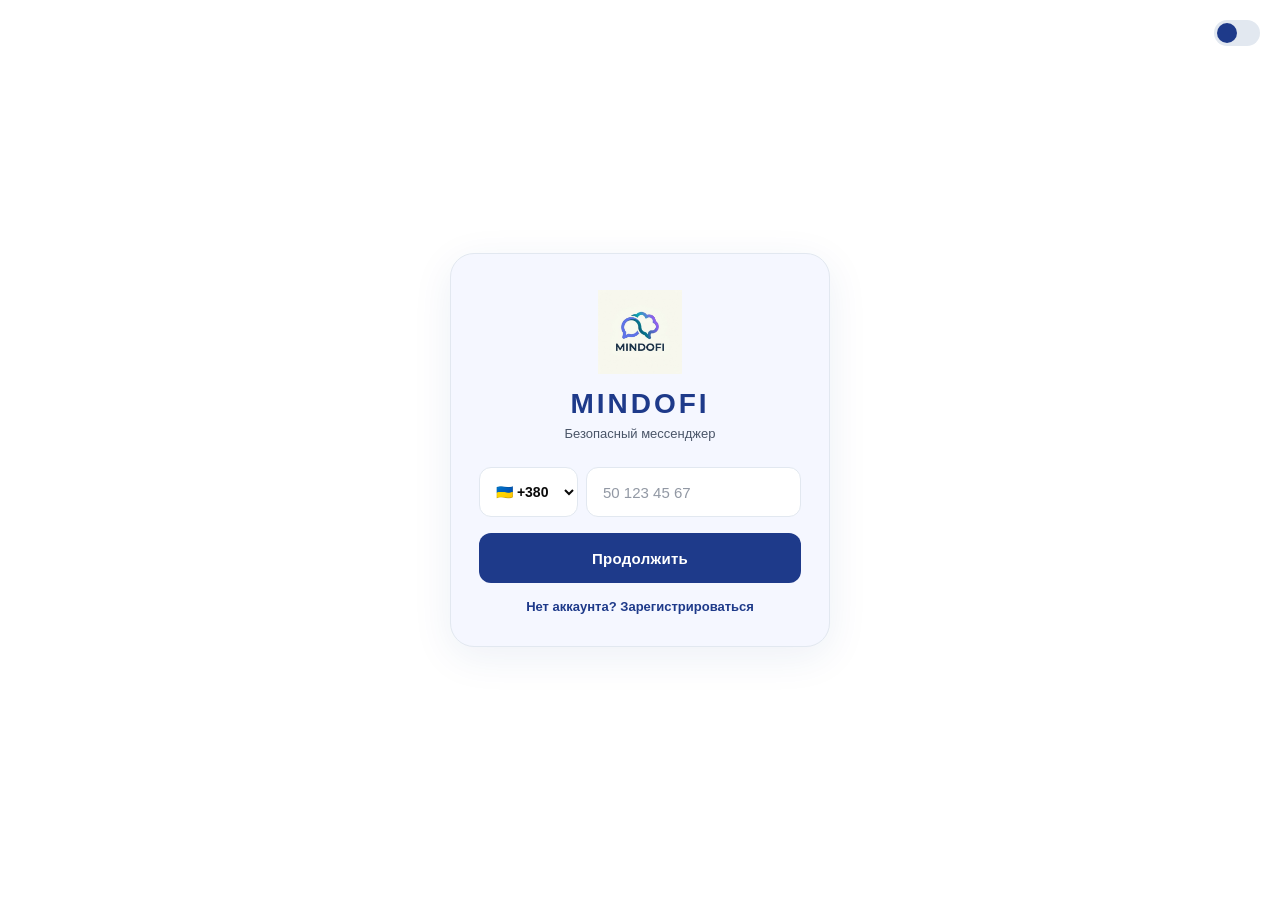
==== app.html @ 807ec5d7 "Update app.html" ====
<!DOCTYPE html>
<html lang="ru" data-theme="light">
<head>
  <meta charset="UTF-8">
  <meta name="viewport" content="width=device-width, initial-scale=1.0, user-scalable=no, viewport-fit=cover, interactive-widget=resizes-content">
  <title>MINDOFI</title>
  <link rel="icon" type="image/png" href="logo.png">
  <link rel="stylesheet" href="app.css?v=3">
</head>
<body>

<!-- ===== МОБИЛЬНЫЕ КНОПКИ (видны только на телефоне) ===== -->
<button class="mobile-menu-btn" onclick="toggleSidebar()" aria-label="Меню">
  <svg viewBox="0 0 24 24" fill="none" stroke="currentColor" stroke-width="2.5">
    <line x1="3" y1="6" x2="21" y2="6"/>
    <line x1="3" y1="12" x2="21" y2="12"/>
    <line x1="3" y1="18" x2="21" y2="18"/>
  </svg>
</button>

<button class="mobile-profile-btn" id="mobileProfileBtn" onclick="openSettingsModal()" aria-label="Профиль">
  <span id="mobileProfileAvatar">?</span>
</button>

<!-- ===== OVERLAY (затемнение) ===== -->
<div class="sidebar-overlay" id="sidebarOverlay" onclick="toggleSidebar()"></div>

<div id="app" class="app">

  <!-- ==================== САЙДБАР ==================== -->
  <aside class="sidebar" id="sidebar">
    <div class="sidebar-header">
      <img src="logo.png" alt="MINDOFI" class="sidebar-logo">
      <span class="sidebar-title">MINDOFI</span>
      <div class="sidebar-actions">
        <button class="icon-btn" title="Новый чат" onclick="openNewChat()">
          <svg viewBox="0 0 24 24" fill="none" stroke="currentColor" stroke-width="2.5">
            <line x1="12" y1="5" x2="12" y2="19"/>
            <line x1="5" y1="12" x2="19" y2="12"/>
          </svg>
        </button>
        <button class="icon-btn mobile-close-btn" onclick="toggleSidebar()" aria-label="Закрыть">
          <svg viewBox="0 0 24 24" fill="none" stroke="currentColor" stroke-width="2.5">
            <line x1="18" y1="6" x2="6" y2="18"/>
            <line x1="6" y1="6" x2="18" y2="18"/>
          </svg>
        </button>
        <button class="icon-btn desktop-only" title="Тема" onclick="toggleTheme()">
          <svg viewBox="0 0 24 24" fill="none" stroke="currentColor" stroke-width="2">
            <circle cx="12" cy="12" r="5"/>
            <path d="M12 1v2M12 21v2M4.22 4.22l1.42 1.42M18.36 18.36l1.42 1.42M1 12h2M21 12h2M4.22 19.78l1.42-1.42M18.36 5.64l1.42-1.42"/>
          </svg>
        </button>
      </div>
    </div>

    <div class="search-box">
      <svg viewBox="0 0 24 24" fill="none" stroke="currentColor" stroke-width="2">
        <circle cx="11" cy="11" r="8"/>
        <path d="m21 21-4.35-4.35"/>
      </svg>
      <input id="searchInput" placeholder="Поиск..." oninput="filterChats(this.value)">
    </div>

    <div class="tabs">
      <div class="tab active" data-tab="all" onclick="switchTab('all')">Все</div>
      <div class="tab" data-tab="groups" onclick="switchTab('groups')">Группы</div>
      <div class="tab" data-tab="channels" onclick="switchTab('channels')">Каналы</div>
    </div>

    <div class="chat-list" id="chatList"></div>

    <div class="sidebar-footer">
      <div class="me" onclick="openSettingsModal()">
        <div class="me-avatar" id="meAvatar">?</div>
        <div class="me-info">
          <div class="me-name" id="meName">—</div>
          <div class="me-status" id="meStatus">В сети</div>
        </div>
      </div>
      <button class="icon-btn" onclick="openSettingsModal()">
        <svg viewBox="0 0 24 24" fill="none" stroke="currentColor" stroke-width="2">
          <circle cx="12" cy="12" r="3"/>
          <path d="M19.4 15a1.65 1.65 0 00.33 1.82l.06.06a2 2 0 010 2.83 2 2 0 01-2.83 0l-.06-.06a1.65 1.65 0 00-1.82-.33 1.65 1.65 0 00-1 1.51V21a2 2 0 01-4 0v-.09A1.65 1.65 0 009 19.4a1.65 1.65 0 00-1.82.33l-.06.06a2 2 0 01-2.83-2.83l.06-.06A1.65 1.65 0 004.68 15a1.65 1.65 0 00-1.51-1H3a2 2 0 010-4h.09A1.65 1.65 0 004.6 9a1.65 1.65 0 00-.33-1.82l-.06-.06a2 2 0 012.83-2.83l.06.06A1.65 1.65 0 009 4.68a1.65 1.65 0 001-1.51V3a2 2 0 014 0v.09a1.65 1.65 0 001 1.51 1.65 1.65 0 001.82-.33l.06-.06a2 2 0 012.83 2.83l-.06.06A1.65 1.65 0 0019.4 9a1.65 1.65 0 001.51 1H21a2 2 0 010 4h-.09a1.65 1.65 0 00-1.51 1z"/>
        </svg>
      </button>
    </div>
  </aside>

  <!-- ==================== ОСНОВНАЯ ОБЛАСТЬ ==================== -->
  <main class="main" id="mainArea">

    <div class="empty-state" id="emptyState">
      <img src="logo.png" alt="MINDOFI" class="empty-logo">
      <div class="empty-title">MINDOFI</div>
      <div class="empty-text">Выберите чат слева или создайте новый</div>
    </div>

    <div class="chat" id="chatArea" style="display:none">
      <div class="chat-header">
        <button class="icon-btn mobile-back-btn" onclick="toggleSidebar()">
          <svg viewBox="0 0 24 24" fill="none" stroke="currentColor" stroke-width="2.5">
            <path d="M19 12H5M12 5l-7 7 7 7"/>
          </svg>
        </button>
        <div class="chat-avatar" id="chatAvatar" onclick="openProfile()">?</div>
        <div class="chat-info" onclick="openProfile()">
          <div class="chat-name" id="chatName">—</div>
          <div class="chat-status" id="chatStatus"></div>
        </div>
        <div class="chat-actions">
          <button class="icon-btn" title="Аудиозвонок" onclick="initCall('audio')">
            <svg viewBox="0 0 24 24" fill="none" stroke="currentColor" stroke-width="2">
              <path d="M22 16.92v3a2 2 0 01-2.18 2 19.79 19.79 0 01-8.63-3.07A19.5 19.5 0 013.07 9.81 19.79 19.79 0 01.4 1.13 2 2 0 012 0h3a2 2 0 012 1.72 12.84 12.84 0 00.7 2.81 2 2 0 01-.45 2.11L6.09 7.91a16 16 0 006 6z"/>
            </svg>
          </button>
          <button class="icon-btn" title="Видеозвонок" onclick="initCall('video')">
            <svg viewBox="0 0 24 24" fill="none" stroke="currentColor" stroke-width="2">
              <polygon points="23 7 16 12 23 17 23 7"/>
              <rect x="1" y="5" width="15" height="14" rx="2"/>
            </svg>
          </button>
        </div>
      </div>

      <div class="messages" id="messages"></div>

      <div class="input-bar">
        <button class="icon-btn" title="Прикрепить файл" onclick="document.getElementById('fileInput').click()">
          <svg viewBox="0 0 24 24" fill="none" stroke="currentColor" stroke-width="2">
            <path d="M21.44 11.05l-9.19 9.19a6 6 0 01-8.49-8.49l9.19-9.19a4 4 0 015.66 5.66l-9.2 9.19a2 2 0 01-2.83-2.83l8.49-8.48"/>
          </svg>
        </button>
        <input type="file" id="fileInput" style="display:none" onchange="onFilePick(this)">

        <button class="icon-btn voice-btn-mobile" title="Голосовое" id="voiceBtn">
          <svg viewBox="0 0 24 24" fill="none" stroke="currentColor" stroke-width="2">
            <path d="M12 1a3 3 0 00-3 3v8a3 3 0 006 0V4a3 3 0 00-3-3z"/>
            <path d="M19 10v2a7 7 0 01-14 0v-2"/>
            <line x1="12" y1="19" x2="12" y2="23"/>
            <line x1="8" y1="23" x2="16" y2="23"/>
          </svg>
        </button>

        <div class="input-wrapper">
          <textarea id="messageInput" rows="1" placeholder="Сообщение..."></textarea>
        </div>

        <button class="icon-btn send-btn" onclick="sendMessage()">
          <svg viewBox="0 0 24 24" fill="none" stroke="currentColor" stroke-width="2.5">
            <line x1="22" y1="2" x2="11" y2="13"/>
            <polygon points="22 2 15 22 11 13 2 9 22 2"/>
          </svg>
        </button>
      </div>
    </div>
  </main>
</div>

<!-- ==================== МОДАЛКА: НОВЫЙ ЧАТ ==================== -->
<div class="modal" id="newChatModal" style="display:none">
  <div class="modal-content">
    <div class="modal-header">
      <h3>Новый чат</h3>
      <button class="icon-btn" onclick="closeModal('newChatModal')">✕</button>
    </div>
    <input type="text" id="userSearchInput" placeholder="Введите @username..." oninput="searchUsers(this.value)">
    <div id="userSearchResults" class="search-results"></div>
  </div>
</div>

<!-- ==================== МОДАЛКА: ПРОФИЛЬ ==================== -->
<div class="modal" id="settingsModal" style="display:none">
  <div class="modal-content settings-modal-content">
    <div class="modal-header">
      <h3>Профиль</h3>
      <button class="icon-btn" onclick="closeModal('settingsModal')">✕</button>
    </div>

    <div class="settings-avatar-section">
      <div class="settings-avatar" id="settingsAvatar" onclick="document.getElementById('settingsAvatarInput').click()">
        <span>?</span>
        <div class="settings-avatar-overlay">
          <svg viewBox="0 0 24 24" fill="none" stroke="currentColor" stroke-width="2">
            <path d="M23 19a2 2 0 01-2 2H3a2 2 0 01-2-2V8a2 2 0 012-2h4l2-3h6l2 3h4a2 2 0 012 2z"/>
            <circle cx="12" cy="13" r="4"/>
          </svg>
        </div>
      </div>
      <input type="file" id="settingsAvatarInput" style="display:none" accept="image/*" onchange="onSettingsAvatarPick(this)">
      <div class="settings-hint">Нажмите, чтобы изменить фото</div>
    </div>

    <div class="settings-field">
      <label>Имя</label>
      <input type="text" id="settingsName" maxlength="40" placeholder="Ваше имя">
    </div>

    <div class="settings-field">
      <label>Username</label>
      <input type="text" id="settingsUsername" maxlength="30" placeholder="username">
    </div>

    <div class="settings-field">
      <label>О себе</label>
      <textarea id="settingsBio" maxlength="500" rows="3" placeholder="Немного о себе..."></textarea>
      <div class="settings-counter"><span id="bioCounter">0</span>/500</div>
    </div>

    <div class="settings-field">
      <label>Дата рождения</label>
      <input type="date" id="settingsBirthday" max="2013-12-31">
    </div>

    <button class="btn-primary" onclick="saveProfile()">Сохранить</button>

    <div class="settings-divider"></div>

    <div class="settings-section-title">Пароль</div>

    <div class="settings-field">
      <label>Текущий пароль</label>
      <input type="password" id="settingsCurrentPwd" placeholder="Пусто, если пароля нет">
    </div>

    <div class="settings-field">
      <label>Новый пароль</label>
      <input type="password" id="settingsNewPwd" placeholder="Минимум 6 символов">
    </div>

    <div class="settings-field">
      <label>Повторите новый пароль</label>
      <input type="password" id="settingsRepeatPwd" placeholder="Повтор">
    </div>

    <button class="btn-secondary" onclick="changePassword()">Сменить пароль</button>

    <div class="settings-divider"></div>

    <div class="settings-item" onclick="toggleTheme()">
      <span>🌙 Тёмная тема</span>
      <span id="themeValue">Вкл.</span>
    </div>

    <div class="settings-item" onclick="logout()" style="color:#dc2626">
      🚪 Выйти
    </div>

    <div class="settings-footer">MINDOFI v1.0 · 2026</div>
  </div>
</div>

<!-- ==================== ЭКРАН ЗВОНКА ==================== -->
<div class="call-screen" id="callScreen" style="display:none">
  <video id="remoteVideo" autoplay playsinline></video>
  <video id="localVideo" autoplay muted playsinline></video>

  <div class="call-info" id="callInfo">
    <div class="call-avatar" id="callAvatar">?</div>
    <div class="call-name" id="callName">—</div>
    <div class="call-status" id="callStatus">Вызов...</div>
    <div class="call-timer" id="callTimer" style="display:none">00:00</div>
  </div>

  <div class="call-controls">
    <button class="call-btn" onclick="toggleMute()" id="muteBtn" title="Микрофон">
      <svg viewBox="0 0 24 24" fill="none" stroke="currentColor" stroke-width="2">
        <path d="M12 1a3 3 0 00-3 3v8a3 3 0 006 0V4a3 3 0 00-3-3z"/>
        <path d="M19 10v2a7 7 0 01-14 0v-2"/>
        <line x1="12" y1="19" x2="12" y2="23"/>
        <line x1="8" y1="23" x2="16" y2="23"/>
      </svg>
    </button>

    <button class="call-btn end" onclick="hangUp()" title="Завершить">
      <svg viewBox="0 0 24 24" fill="none" stroke="currentColor" stroke-width="2">
        <path d="M10.68 13.31a16 16 0 003.41 2.6l1.27-1.27a2 2 0 012.11-.45 12.84 12.84 0 002.81.7 2 2 0 011.72 2v3a2 2 0 01-2.18 2 19.79 19.79 0 01-8.63-3.07 19.42 19.42 0 01-3.33-2.67m-2.67-3.34a19.79 19.79 0 01-3.07-8.63A2 2 0 014.11 2h3a2 2 0 012 1.72 12.84 12.84 0 00.7 2.81 2 2 0 01-.45 2.11L8.09 9.91"/>
        <line x1="23" y1="1" x2="1" y2="23"/>
      </svg>
    </button>

    <button class="call-btn" onclick="toggleCam()" id="camBtn" title="Камера">
      <svg viewBox="0 0 24 24" fill="none" stroke="currentColor" stroke-width="2">
        <polygon points="23 7 16 12 23 17 23 7"/>
        <rect x="1" y="5" width="15" height="14" rx="2"/>
      </svg>
    </button>
  </div>
</div>

<!-- ==================== ВХОДЯЩИЙ ЗВОНОК ==================== -->
<div class="incoming-call" id="incomingCall" style="display:none">
  <div class="incoming-content">
    <div class="call-avatar" id="incomingAvatar">?</div>
    <div class="call-name" id="incomingName">—</div>
    <div class="call-status" id="incomingType">Входящий звонок</div>
    <div class="incoming-controls">
      <button class="call-btn end" onclick="declineCall()" title="Отклонить">
        <svg viewBox="0 0 24 24" fill="none" stroke="white" stroke-width="2">
          <path d="M22 16.92v3a2 2 0 01-2.18 2 19.79 19.79 0 01-8.63-3.07A19.5 19.5 0 013.07 9.81 19.79 19.79 0 01.4 1.13 2 2 0 012 0h3a2 2 0 012 1.72 12.84 12.84 0 00.7 2.81 2 2 0 01-.45 2.11L6.09 7.91a16 16 0 006 6z"/>
        </svg>
      </button>
      <button class="call-btn accept" onclick="acceptCall()" title="Принять">
        <svg viewBox="0 0 24 24" fill="none" stroke="white" stroke-width="2">
          <path d="M22 16.92v3a2 2 0 01-2.18 2 19.79 19.79 0 01-8.63-3.07A19.5 19.5 0 013.07 9.81 19.79 19.79 0 01.4 1.13 2 2 0 012 0h3a2 2 0 012 1.72 12.84 12.84 0 00.7 2.81 2 2 0 01-.45 2.11L6.09 7.91a16 16 0 006 6z"/>
        </svg>
      </button>
    </div>
  </div>
</div>

<div class="toast" id="toast"></div>

<script src="config.js?v=3"></script>
<script src="app.js?v=3"></script>
</body>
</html>
---- app.css ----
/* ============================================================
   MINDOFI — Стили
   ============================================================ */

* { box-sizing: border-box; margin: 0; padding: 0; }

:root {
  --bg: #ffffff;
  --panel: #f5f7ff;
  --panel-2: #eef2ff;
  --text: #0a0a0a;
  --text-2: #4a5568;
  --text-3: #a0aec0;
  --accent: #1e3a8a;
  --accent-hover: #172e6e;
  --accent-soft: rgba(30, 58, 138, 0.1);
  --border: #e2e8f0;
  --hover: #eef2ff;
  --msg-in: #f5f7ff;
  --msg-out: #1e3a8a;
  --msg-out-text: #ffffff;
  --input-bg: #ffffff;
  --error: #dc2626;
  --success: #16a34a;
  --shadow: 0 4px 20px rgba(30, 58, 138, 0.08);
}

[data-theme="dark"] {
  --bg: #0f1734;
  --panel: #1a2456;
  --panel-2: #232f5c;
  --text: #ffffff;
  --text-2: #a0aec0;
  --text-3: #4a5568;
  --accent: #4a5fe8;
  --accent-hover: #6c5ce7;
  --accent-soft: rgba(74, 95, 232, 0.15);
  --border: #2d3a6b;
  --hover: #232f5c;
  --msg-in: #1a2456;
  --msg-out: #4a5fe8;
  --msg-out-text: #ffffff;
  --input-bg: #1a2456;
  --shadow: 0 4px 20px rgba(0, 0, 0, 0.3);
}

html, body {
  height: 100%;
  font-family: -apple-system, BlinkMacSystemFont, "Segoe UI", Roboto, sans-serif;
  background: var(--bg);
  color: var(--text);
  overflow: hidden;
  -webkit-font-smoothing: antialiased;
}

button, input, textarea { font-family: inherit; outline: none; }

/* ===== МОБИЛЬНЫЕ КНОПКИ (по умолчанию скрыты) ===== */
.mobile-menu-btn,
.mobile-profile-btn,
.mobile-back-btn,
.mobile-close-btn {
  display: none;
}

/* ============================================================
   LAYOUT
   ============================================================ */
.app { display: flex; height: 100vh; width: 100vw; }

/* ============================================================
   САЙДБАР
   ============================================================ */
.sidebar {
  width: 340px;
  background: var(--panel);
  border-right: 1px solid var(--border);
  display: flex;
  flex-direction: column;
  flex-shrink: 0;
  transition: transform 0.3s;
}

.sidebar-header {
  display: flex;
  align-items: center;
  gap: 10px;
  padding: 16px;
  border-bottom: 1px solid var(--border);
}

.sidebar-logo {
  width: 32px;
  height: 32px;
  object-fit: contain;
  border-radius: 8px;
}

.sidebar-title {
  flex: 1;
  font-size: 18px;
  font-weight: 800;
  color: var(--accent);
  letter-spacing: 2px;
}

.sidebar-actions { display: flex; gap: 4px; }

.icon-btn {
  width: 36px;
  height: 36px;
  border-radius: 10px;
  border: none;
  background: transparent;
  color: var(--text-2);
  display: flex;
  align-items: center;
  justify-content: center;
  cursor: pointer;
  transition: background 0.15s, color 0.15s;
  flex-shrink: 0;
}

.icon-btn:hover { background: var(--hover); color: var(--accent); }
.icon-btn svg { width: 18px; height: 18px; }

/* Поиск */
.search-box {
  display: flex;
  align-items: center;
  gap: 8px;
  padding: 8px 12px;
  margin: 12px 16px;
  background: var(--input-bg);
  border: 1.5px solid var(--border);
  border-radius: 12px;
  transition: border-color 0.15s;
}

.search-box:focus-within { border-color: var(--accent); }
.search-box svg { width: 16px; height: 16px; color: var(--text-3); flex-shrink: 0; }
.search-box input {
  flex: 1;
  background: transparent;
  border: none;
  color: var(--text);
  font-size: 14px;
}
.search-box input::placeholder { color: var(--text-3); }

/* Вкладки */
.tabs { display: flex; padding: 0 16px; border-bottom: 1px solid var(--border); }
.tab {
  flex: 1;
  text-align: center;
  padding: 10px 4px;
  font-size: 13px;
  font-weight: 600;
  color: var(--text-3);
  cursor: pointer;
  border-bottom: 2px solid transparent;
  margin-bottom: -1px;
  transition: color 0.15s, border-color 0.15s;
}
.tab.active { color: var(--accent); border-bottom-color: var(--accent); }

/* Список чатов */
.chat-list { flex: 1; overflow-y: auto; padding: 8px; }
.chat-list::-webkit-scrollbar { width: 6px; }
.chat-list::-webkit-scrollbar-thumb { background: var(--border); border-radius: 3px; }

.chat-item {
  display: flex;
  align-items: center;
  gap: 12px;
  padding: 10px 12px;
  border-radius: 12px;
  cursor: pointer;
  transition: background 0.15s;
  margin-bottom: 2px;
}
.chat-item:hover { background: var(--hover); }
.chat-item.active { background: var(--accent-soft); }

.chat-item-avatar {
  width: 48px;
  height: 48px;
  border-radius: 50%;
  display: flex;
  align-items: center;
  justify-content: center;
  font-weight: 700;
  font-size: 16px;
  color: #fff;
  flex-shrink: 0;
  overflow: hidden;
  position: relative;
}
.chat-item-avatar img { width: 100%; height: 100%; object-fit: cover; }
.chat-item-avatar.online::after {
  content: "";
  position: absolute;
  bottom: 2px; right: 2px;
  width: 12px; height: 12px;
  border-radius: 50%;
  background: var(--success);
  border: 2px solid var(--panel);
}

.chat-item-body { flex: 1; min-width: 0; }
.chat-item-name {
  font-size: 14px;
  font-weight: 600;
  color: var(--text);
  white-space: nowrap;
  overflow: hidden;
  text-overflow: ellipsis;
}
.chat-item-preview {
  font-size: 12.5px;
  color: var(--text-2);
  margin-top: 2px;
  white-space: nowrap;
  overflow: hidden;
  text-overflow: ellipsis;
}
.chat-item-time { font-size: 11px; color: var(--text-3); flex-shrink: 0; }

/* Футер сайдбара */
.sidebar-footer {
  display: flex;
  align-items: center;
  gap: 8px;
  padding: 12px 16px;
  border-top: 1px solid var(--border);
}
.me {
  flex: 1;
  display: flex;
  align-items: center;
  gap: 10px;
  cursor: pointer;
  min-width: 0;
  padding: 4px 6px;
  border-radius: 10px;
  transition: background 0.15s;
}
.me:hover { background: var(--hover); }
.me-avatar {
  width: 36px; height: 36px;
  border-radius: 50%;
  display: flex;
  align-items: center;
  justify-content: center;
  font-weight: 700;
  font-size: 14px;
  color: #fff;
  background: var(--accent);
  flex-shrink: 0;
  overflow: hidden;
}
.me-avatar img { width: 100%; height: 100%; object-fit: cover; }
.me-info { flex: 1; min-width: 0; }
.me-name {
  font-size: 13px;
  font-weight: 600;
  white-space: nowrap;
  overflow: hidden;
  text-overflow: ellipsis;
}
.me-status { font-size: 11px; color: var(--success); }

/* ============================================================
   ОСНОВНАЯ ОБЛАСТЬ
   ============================================================ */
.main {
  flex: 1;
  display: flex;
  flex-direction: column;
  background: var(--bg);
  position: relative;
  min-width: 0;
}

.empty-state {
  flex: 1;
  display: flex;
  flex-direction: column;
  align-items: center;
  justify-content: center;
  gap: 16px;
  color: var(--text-2);
}
.empty-logo { width: 100px; height: 100px; object-fit: contain; opacity: 0.9; }
.empty-title { font-size: 28px; font-weight: 800; color: var(--accent); letter-spacing: 3px; }
.empty-text { font-size: 14px; color: var(--text-2); }

/* ============================================================
   ЧАТ
   ============================================================ */
.chat { flex: 1; display: flex; flex-direction: column; height: 100%; overflow: hidden; }

.chat-header {
  display: flex;
  align-items: center;
  gap: 12px;
  padding: 12px 16px;
  background: var(--panel);
  border-bottom: 1px solid var(--border);
  flex-shrink: 0;
}
.chat-avatar {
  width: 42px; height: 42px;
  border-radius: 50%;
  display: flex;
  align-items: center;
  justify-content: center;
  font-weight: 700;
  font-size: 15px;
  color: #fff;
  background: var(--accent);
  cursor: pointer;
  flex-shrink: 0;
  overflow: hidden;
}
.chat-avatar img { width: 100%; height: 100%; object-fit: cover; }
.chat-info { flex: 1; cursor: pointer; min-width: 0; }
.chat-name {
  font-size: 15px;
  font-weight: 700;
  white-space: nowrap;
  overflow: hidden;
  text-overflow: ellipsis;
}
.chat-status { font-size: 12px; color: var(--success); margin-top: 1px; }
.chat-actions { display: flex; gap: 4px; }

/* Сообщения */
.messages {
  flex: 1;
  overflow-y: auto;
  padding: 16px 20px;
  display: flex;
  flex-direction: column;
  gap: 6px;
}
.messages::-webkit-scrollbar { width: 6px; }
.messages::-webkit-scrollbar-thumb { background: var(--border); border-radius: 3px; }

.message { max-width: 70%; display: flex; flex-direction: column; animation: fadeIn 0.15s ease; }
@keyframes fadeIn { from { opacity: 0; transform: translateY(4px); } to { opacity: 1; transform: translateY(0); } }
.message.in { align-self: flex-start; }
.message.out { align-self: flex-end; }

.message-bubble {
  padding: 10px 14px;
  border-radius: 16px;
  font-size: 14px;
  line-height: 1.45;
  word-break: break-word;
  position: relative;
}
.message.in .message-bubble {
  background: var(--msg-in);
  color: var(--text);
  border-bottom-left-radius: 4px;
}
.message.out .message-bubble {
  background: var(--msg-out);
  color: var(--msg-out-text);
  border-bottom-right-radius: 4px;
}
.message-time { font-size: 10.5px; opacity: 0.6; margin-top: 4px; text-align: right; }
.message.out .message-time { color: rgba(255, 255, 255, 0.7); }

.message-image { max-width: 260px; border-radius: 12px; overflow: hidden; cursor: pointer; }
.message-image img { width: 100%; display: block; }

/* ============================================================
   ПОЛЕ ВВОДА
   ============================================================ */
.input-bar {
  display: flex;
  align-items: flex-end;
  gap: 6px;
  padding: 12px 16px;
  background: var(--panel);
  border-top: 1px solid var(--border);
  flex-shrink: 0;
}
.input-wrapper {
  flex: 1;
  background: var(--input-bg);
  border: 1.5px solid var(--border);
  border-radius: 22px;
  padding: 8px 16px;
  transition: border-color 0.15s;
  min-width: 0;
}
.input-wrapper:focus-within { border-color: var(--accent); }
.input-wrapper textarea {
  width: 100%;
  background: transparent;
  border: none;
  color: var(--text);
  font-size: 14px;
  resize: none;
  max-height: 100px;
  line-height: 1.4;
  font-family: inherit;
}
.input-wrapper textarea::placeholder { color: var(--text-3); }

.send-btn { background: var(--accent); color: #fff; }
.send-btn:hover { background: var(--accent-hover); color: #fff; }

/* ============================================================
   МОДАЛКИ
   ============================================================ */
.modal {
  position: fixed;
  inset: 0;
  background: rgba(0, 0, 0, 0.5);
  backdrop-filter: blur(4px);
  z-index: 1000;
  display: flex;
  align-items: center;
  justify-content: center;
  padding: 20px;
}
.modal-content {
  background: var(--panel);
  border-radius: 20px;
  width: 100%;
  max-width: 420px;
  max-height: 90vh;
  overflow-y: auto;
  box-shadow: var(--shadow);
}
.modal-content::-webkit-scrollbar { width: 6px; }
.modal-content::-webkit-scrollbar-thumb { background: var(--border); border-radius: 3px; }

.modal-header {
  display: flex;
  align-items: center;
  justify-content: space-between;
  padding: 18px 20px;
  border-bottom: 1px solid var(--border);
  position: sticky;
  top: 0;
  background: var(--panel);
  z-index: 1;
}
.modal-header h3 { font-size: 17px; font-weight: 700; }

.modal-content > input {
  display: block;
  width: calc(100% - 40px);
  margin: 16px 20px;
  padding: 12px 16px;
  background: var(--input-bg);
  border: 1.5px solid var(--border);
  border-radius: 12px;
  color: var(--text);
  font-size: 14px;
}
.modal-content > input:focus { border-color: var(--accent); }

.search-results { padding: 0 20px 20px; }
.search-result {
  display: flex;
  align-items: center;
  gap: 12px;
  padding: 10px;
  border-radius: 10px;
  cursor: pointer;
  transition: background 0.15s;
}
.search-result:hover { background: var(--hover); }

/* ============================================================
   НАСТРОЙКИ ПРОФИЛЯ
   ============================================================ */
.settings-modal-content { max-width: 460px; }

.settings-avatar-section {
  display: flex;
  flex-direction: column;
  align-items: center;
  padding: 24px 20px 12px;
}
.settings-avatar {
  width: 100px; height: 100px;
  border-radius: 50%;
  background: var(--accent);
  color: #fff;
  display: flex;
  align-items: center;
  justify-content: center;
  font-size: 36px;
  font-weight: 800;
  cursor: pointer;
  position: relative;
  overflow: hidden;
  transition: transform 0.15s;
}
.settings-avatar:hover { transform: scale(1.03); }
.settings-avatar img { width: 100%; height: 100%; object-fit: cover; }
.settings-avatar-overlay {
  position: absolute;
  inset: 0;
  background: rgba(0, 0, 0, 0.5);
  display: flex;
  align-items: center;
  justify-content: center;
  opacity: 0;
  transition: opacity 0.15s;
}
.settings-avatar:hover .settings-avatar-overlay { opacity: 1; }
.settings-avatar-overlay svg { width: 28px; height: 28px; color: #fff; }
.settings-hint { font-size: 12px; color: var(--text-3); margin-top: 10px; }

.settings-field { padding: 8px 20px; }
.settings-field label {
  display: block;
  font-size: 12px;
  font-weight: 600;
  color: var(--text-2);
  margin-bottom: 6px;
  text-transform: uppercase;
  letter-spacing: 0.5px;
}
.settings-field input,
.settings-field textarea {
  width: 100%;
  padding: 11px 14px;
  background: var(--input-bg);
  border: 1.5px solid var(--border);
  border-radius: 12px;
  color: var(--text);
  font-size: 14px;
  font-family: inherit;
  transition: border-color 0.15s;
  resize: none;
}
.settings-field input:focus,
.settings-field textarea:focus { border-color: var(--accent); }
.settings-counter { text-align: right; font-size: 11px; color: var(--text-3); margin-top: 4px; }

.btn-primary, .btn-secondary {
  display: block;
  width: calc(100% - 40px);
  margin: 12px 20px;
  padding: 12px;
  border-radius: 12px;
  border: none;
  font-size: 15px;
  font-weight: 700;
  cursor: pointer;
  transition: background 0.15s, transform 0.1s;
}
.btn-primary { background: var(--accent); color: #fff; }
.btn-primary:hover { background: var(--accent-hover); }
.btn-primary:active { transform: scale(0.98); }
.btn-secondary { background: var(--panel-2); color: var(--text); border: 1.5px solid var(--border); }
.btn-secondary:hover { background: var(--hover); }

.settings-divider { height: 1px; background: var(--border); margin: 16px 20px; }
.settings-section-title {
  padding: 8px 20px 4px;
  font-size: 11px;
  font-weight: 700;
  color: var(--text-3);
  text-transform: uppercase;
  letter-spacing: 1px;
}
.settings-item {
  display: flex;
  align-items: center;
  justify-content: space-between;
  padding: 14px 20px;
  border-bottom: 1px solid var(--border);
  cursor: pointer;
  font-size: 14px;
  transition: background 0.15s;
}
.settings-item:last-child { border-bottom: none; }
.settings-item:hover { background: var(--hover); color: var(--accent); }
.settings-footer { padding: 16px; font-size: 11px; color: var(--text-3); text-align: center; }

/* ============================================================
   ЗВОНОК
   ============================================================ */
.call-screen {
  position: fixed;
  inset: 0;
  background: #0a1028;
  z-index: 2000;
  display: flex;
  flex-direction: column;
  align-items: center;
  justify-content: center;
}
#remoteVideo {
  position: absolute;
  inset: 0;
  width: 100%;
  height: 100%;
  object-fit: cover;
  background: #0a1028;
}
#localVideo {
  position: absolute;
  bottom: 120px;
  right: 20px;
  width: 100px;
  height: 140px;
  border-radius: 12px;
  object-fit: cover;
  border: 2px solid var(--accent);
  background: #1a2456;
  z-index: 3;
}
.call-info {
  position: relative;
  z-index: 2;
  display: flex;
  flex-direction: column;
  align-items: center;
  gap: 12px;
  color: #fff;
}
.call-avatar {
  width: 110px; height: 110px;
  border-radius: 50%;
  display: flex;
  align-items: center;
  justify-content: center;
  font-size: 42px;
  font-weight: 800;
  background: var(--accent);
  color: #fff;
  overflow: hidden;
  animation: pulse 2s infinite;
}
@keyframes pulse {
  0%, 100% { box-shadow: 0 0 0 0 rgba(74, 95, 232, 0.5); }
  50% { box-shadow: 0 0 0 20px rgba(74, 95, 232, 0); }
}
.call-avatar img { width: 100%; height: 100%; object-fit: cover; }
.call-name { font-size: 24px; font-weight: 800; }
.call-status { font-size: 15px; opacity: 0.7; }
.call-timer { font-size: 20px; font-weight: 700; letter-spacing: 2px; color: var(--accent); }
.call-controls {
  position: absolute;
  bottom: 40px;
  display: flex;
  gap: 20px;
  z-index: 4;
}
.call-btn {
  width: 60px; height: 60px;
  border-radius: 50%;
  border: none;
  background: rgba(255, 255, 255, 0.15);
  color: #fff;
  display: flex;
  align-items: center;
  justify-content: center;
  cursor: pointer;
  transition: background 0.15s, transform 0.15s;
  backdrop-filter: blur(10px);
}
.call-btn:hover { transform: scale(1.05); }
.call-btn svg { width: 24px; height: 24px; }
.call-btn.end { background: #dc2626; }
.call-btn.end:hover { background: #b91c1c; }
.call-btn.accept { background: #16a34a; }
.call-btn.accept:hover { background: #15803d; }
.call-btn.muted { background: #dc2626; }

.incoming-call {
  position: fixed;
  inset: 0;
  background: rgba(10, 16, 40, 0.95);
  backdrop-filter: blur(10px);
  z-index: 3000;
  display: flex;
  align-items: center;
  justify-content: center;
}
.incoming-content {
  display: flex;
  flex-direction: column;
  align-items: center;
  gap: 16px;
  color: #fff;
}
.incoming-controls { display: flex; gap: 30px; margin-top: 20px; }

/* ============================================================
   TOAST
   ============================================================ */
.toast {
  position: fixed;
  bottom: 30px;
  left: 50%;
  transform: translateX(-50%) translateY(100px);
  background: var(--panel);
  color: var(--text);
  padding: 12px 24px;
  border-radius: 12px;
  font-size: 14px;
  box-shadow: var(--shadow);
  border: 1px solid var(--border);
  z-index: 9999;
  transition: transform 0.3s cubic-bezier(0.34, 1.56, 0.64, 1);
  pointer-events: none;
  max-width: 90vw;
}
.toast.show { transform: translateX(-50%) translateY(0); }

/* ============================================================
   МОБИЛЬНАЯ АДАПТАЦИЯ
   ============================================================ */
@media (max-width: 768px) {

  /* Показываем мобильные кнопки */
  .mobile-menu-btn {
    display: flex;
    position: fixed;
    top: 12px;
    left: 12px;
    z-index: 50;
    width: 44px;
    height: 44px;
    border-radius: 12px;
    background: var(--panel);
    border: 1px solid var(--border);
    color: var(--text);
    align-items: center;
    justify-content: center;
    cursor: pointer;
    box-shadow: var(--shadow);
  }
  .mobile-menu-btn svg { width: 22px; height: 22px; }

  .mobile-profile-btn {
    display: flex;
    position: fixed;
    top: 12px;
    right: 12px;
    z-index: 50;
    width: 44px;
    height: 44px;
    border-radius: 50%;
    background: var(--accent);
    border: 2px solid var(--panel);
    color: #fff;
    align-items: center;
    justify-content: center;
    cursor: pointer;
    box-shadow: var(--shadow);
    overflow: hidden;
    font-weight: 800;
    font-size: 16px;
  }
  .mobile-profile-btn img { width: 100%; height: 100%; object-fit: cover; border-radius: 50%; }

  .mobile-back-btn {
    display: flex !important;
  }

  .mobile-close-btn {
    display: flex;
  }

  .desktop-only {
    display: none !important;
  }

  /* Сайдбар */
  .sidebar {
    position: fixed;
    left: 0; top: 0; bottom: 0;
    width: 85vw;
    max-width: 340px;
    z-index: 100;
    transform: translateX(-100%);
    transition: transform 0.3s cubic-bezier(0.4, 0, 0.2, 1);
    box-shadow: 4px 0 20px rgba(0, 0, 0, 0.15);
  }
  .sidebar.open { transform: translateX(0); }

  .sidebar-overlay {
    display: block;
    position: fixed;
    inset: 0;
    background: rgba(0, 0, 0, 0.5);
    z-index: 99;
    backdrop-filter: blur(2px);
    opacity: 0;
    pointer-events: none;
    transition: opacity 0.3s;
  }
  .sidebar-overlay.show {
    opacity: 1;
    pointer-events: auto;
  }

  .main { width: 100vw; }

  /* Пустое состояние */
  .empty-state { padding-top: 70px; padding-left: 20px; padding-right: 20px; }
  .empty-logo { width: 80px; height: 80px; }
  .empty-title { font-size: 22px; }
  .empty-text { font-size: 13px; text-align: center; }

  /* Шапка чата — отступы для бургера и профиля */
  .chat-header {
    padding: 10px 60px 10px 60px;
    gap: 8px;
  }
  .chat-avatar { width: 36px; height: 36px; font-size: 14px; }
  .chat-name { font-size: 14px; }
  .chat-status { font-size: 11px; }
  .chat-actions .icon-btn { width: 32px; height: 32px; }
  .chat-actions .icon-btn svg { width: 16px; height: 16px; }

  /* Скрываем кнопку "назад" в шапке если нет mobile-only класса */
  .mobile-back-btn {
    position: absolute;
    left: 12px;
    top: 50%;
    transform: translateY(-50%);
  }

  /* Сообщения */
  .messages { padding: 12px 12px; }
  .message { max-width: 88%; }
  .message-bubble { padding: 9px 13px; font-size: 14px; }

  /* Поле ввода — компактнее */
  .input-bar { padding: 8px 8px; gap: 4px; }
  .icon-btn { width: 34px; height: 34px; }
  .icon-btn svg { width: 16px; height: 16px; }
  .input-wrapper { padding: 8px 12px; }
  .voice-btn-mobile { display: none !important; }

  /* Модалки — снизу */
  .modal { align-items: flex-end; padding: 0; }
  .modal-content {
    border-radius: 20px 20px 0 0;
    max-height: 92vh;
    max-width: 100%;
  }

  /* Звонок */
  #localVideo { width: 80px; height: 110px; bottom: 110px; right: 12px; }
  .call-avatar { width: 90px; height: 90px; font-size: 34px; }
  .call-controls { gap: 14px; bottom: 30px; }
  .call-btn { width: 54px; height: 54px; }
  .call-btn svg { width: 22px; height: 22px; }

  /* Профиль */
  .settings-modal-content { max-width: 100%; max-height: 95vh; }
  .settings-avatar { width: 84px; height: 84px; font-size: 30px; }
}

/* Очень узкие экраны */
@media (max-width: 380px) {
  .sidebar { width: 90vw; }
  .chat-header { padding: 10px 50px 10px 50px; }
  .message-bubble { padding: 8px 12px; font-size: 13.5px; }
  .mobile-menu-btn, .mobile-profile-btn { width: 40px; height: 40px; }
}
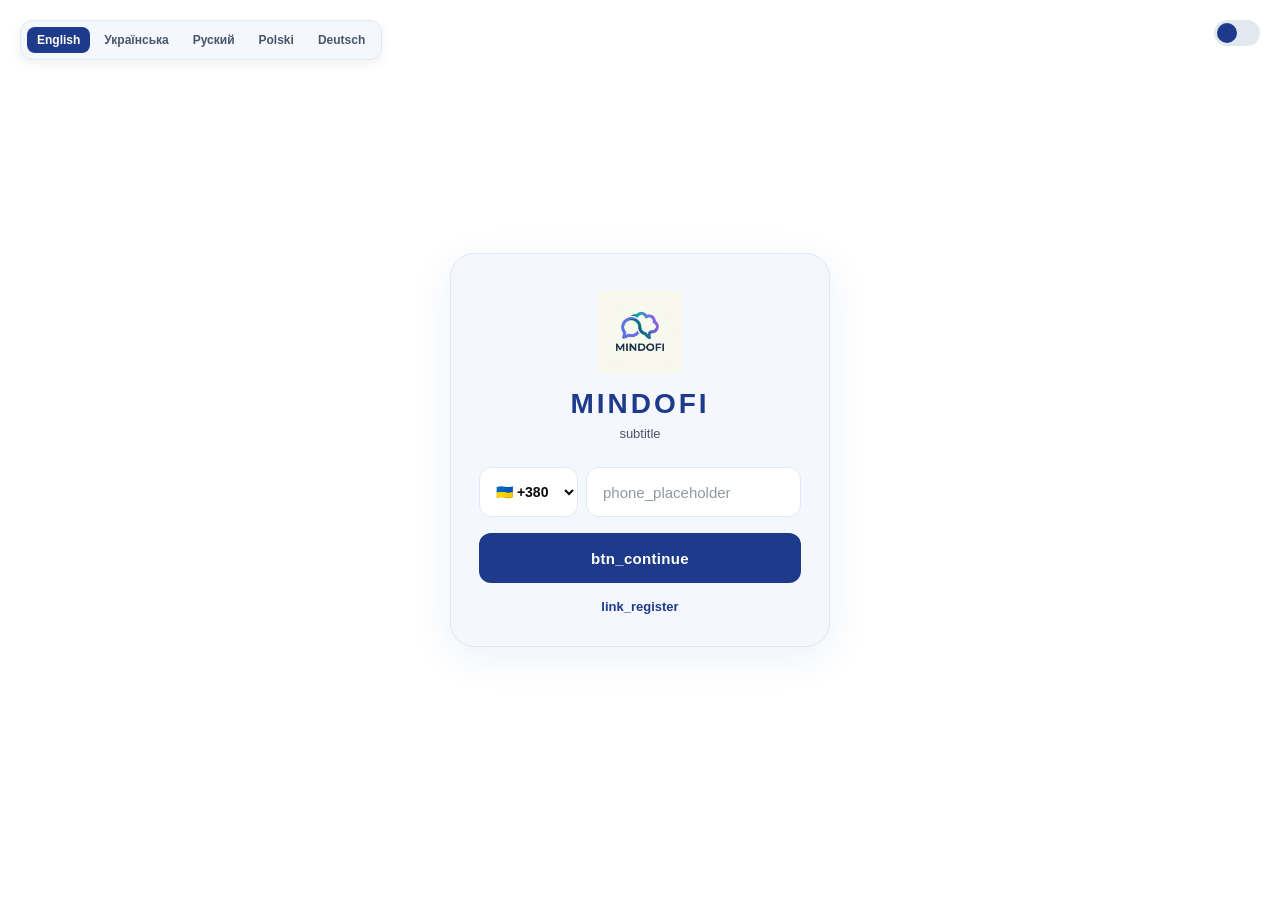
==== commit a61c0db5: "Update app.html" ====
--- a/app.html
+++ b/app.html
@@ -1,16 +1,15 @@
 <!DOCTYPE html>
-<html lang="ru" data-theme="light">
+<html lang="en" data-theme="light">
 <head>
   <meta charset="UTF-8">
-  <meta name="viewport" content="width=device-width, initial-scale=1.0, user-scalable=no, viewport-fit=cover, interactive-widget=resizes-content">
+  <meta name="viewport" content="width=device-width, initial-scale=1.0, user-scalable=no, viewport-fit=cover">
   <title>MINDOFI</title>
   <link rel="icon" type="image/png" href="logo.png">
-  <link rel="stylesheet" href="app.css?v=3">
+  <link rel="stylesheet" href="app.css?v=7">
 </head>
 <body>
 
-<!-- ===== МОБИЛЬНЫЕ КНОПКИ (видны только на телефоне) ===== -->
-<button class="mobile-menu-btn" onclick="toggleSidebar()" aria-label="Меню">
+<button class="mobile-menu-btn" onclick="toggleSidebar()" aria-label="Menu">
   <svg viewBox="0 0 24 24" fill="none" stroke="currentColor" stroke-width="2.5">
     <line x1="3" y1="6" x2="21" y2="6"/>
     <line x1="3" y1="12" x2="21" y2="12"/>
@@ -18,34 +17,20 @@
   </svg>
 </button>
 
-<button class="mobile-profile-btn" id="mobileProfileBtn" onclick="openSettingsModal()" aria-label="Профиль">
+<button class="mobile-profile-btn" id="mobileProfileBtn" onclick="openSettingsModal()" aria-label="Profile">
   <span id="mobileProfileAvatar">?</span>
 </button>
 
-<!-- ===== OVERLAY (затемнение) ===== -->
 <div class="sidebar-overlay" id="sidebarOverlay" onclick="toggleSidebar()"></div>
 
 <div id="app" class="app">
 
-  <!-- ==================== САЙДБАР ==================== -->
   <aside class="sidebar" id="sidebar">
     <div class="sidebar-header">
       <img src="logo.png" alt="MINDOFI" class="sidebar-logo">
       <span class="sidebar-title">MINDOFI</span>
       <div class="sidebar-actions">
-        <button class="icon-btn" title="Новый чат" onclick="openNewChat()">
-          <svg viewBox="0 0 24 24" fill="none" stroke="currentColor" stroke-width="2.5">
-            <line x1="12" y1="5" x2="12" y2="19"/>
-            <line x1="5" y1="12" x2="19" y2="12"/>
-          </svg>
-        </button>
-        <button class="icon-btn mobile-close-btn" onclick="toggleSidebar()" aria-label="Закрыть">
-          <svg viewBox="0 0 24 24" fill="none" stroke="currentColor" stroke-width="2.5">
-            <line x1="18" y1="6" x2="6" y2="18"/>
-            <line x1="6" y1="6" x2="18" y2="18"/>
-          </svg>
-        </button>
-        <button class="icon-btn desktop-only" title="Тема" onclick="toggleTheme()">
+        <button class="icon-btn" title="Theme" data-i18n-title="btn_theme" onclick="toggleTheme()">
           <svg viewBox="0 0 24 24" fill="none" stroke="currentColor" stroke-width="2">
             <circle cx="12" cy="12" r="5"/>
             <path d="M12 1v2M12 21v2M4.22 4.22l1.42 1.42M18.36 18.36l1.42 1.42M1 12h2M21 12h2M4.22 19.78l1.42-1.42M18.36 5.64l1.42-1.42"/>
@@ -59,13 +44,13 @@
         <circle cx="11" cy="11" r="8"/>
         <path d="m21 21-4.35-4.35"/>
       </svg>
-      <input id="searchInput" placeholder="Поиск..." oninput="filterChats(this.value)">
+      <input id="searchInput" placeholder="Search..." data-i18n-ph="search" oninput="filterChats(this.value)">
     </div>
 
     <div class="tabs">
-      <div class="tab active" data-tab="all" onclick="switchTab('all')">Все</div>
-      <div class="tab" data-tab="groups" onclick="switchTab('groups')">Группы</div>
-      <div class="tab" data-tab="channels" onclick="switchTab('channels')">Каналы</div>
+      <div class="tab active" data-tab="all" data-i18n="tab_all" onclick="switchTab('all')">All</div>
+      <div class="tab" data-tab="groups" data-i18n="tab_groups" onclick="switchTab('groups')">Groups</div>
+      <div class="tab" data-tab="channels" data-i18n="tab_channels" onclick="switchTab('channels')">Channels</div>
     </div>
 
     <div class="chat-list" id="chatList"></div>
@@ -75,7 +60,7 @@
         <div class="me-avatar" id="meAvatar">?</div>
         <div class="me-info">
           <div class="me-name" id="meName">—</div>
-          <div class="me-status" id="meStatus">В сети</div>
+          <div class="me-status" id="meStatus" data-i18n="status_online">Online</div>
         </div>
       </div>
       <button class="icon-btn" onclick="openSettingsModal()">
@@ -87,13 +72,12 @@
     </div>
   </aside>
 
-  <!-- ==================== ОСНОВНАЯ ОБЛАСТЬ ==================== -->
   <main class="main" id="mainArea">
 
     <div class="empty-state" id="emptyState">
       <img src="logo.png" alt="MINDOFI" class="empty-logo">
       <div class="empty-title">MINDOFI</div>
-      <div class="empty-text">Выберите чат слева или создайте новый</div>
+      <div class="empty-text" data-i18n="empty_text">Select a chat on the left or create a new one</div>
     </div>
 
     <div class="chat" id="chatArea" style="display:none">
@@ -109,12 +93,12 @@
           <div class="chat-status" id="chatStatus"></div>
         </div>
         <div class="chat-actions">
-          <button class="icon-btn" title="Аудиозвонок" onclick="initCall('audio')">
+          <button class="icon-btn" title="Audio call" data-i18n-title="btn_audio_call" onclick="initCall('audio')">
             <svg viewBox="0 0 24 24" fill="none" stroke="currentColor" stroke-width="2">
               <path d="M22 16.92v3a2 2 0 01-2.18 2 19.79 19.79 0 01-8.63-3.07A19.5 19.5 0 013.07 9.81 19.79 19.79 0 01.4 1.13 2 2 0 012 0h3a2 2 0 012 1.72 12.84 12.84 0 00.7 2.81 2 2 0 01-.45 2.11L6.09 7.91a16 16 0 006 6z"/>
             </svg>
           </button>
-          <button class="icon-btn" title="Видеозвонок" onclick="initCall('video')">
+          <button class="icon-btn" title="Video call" data-i18n-title="btn_video_call" onclick="initCall('video')">
             <svg viewBox="0 0 24 24" fill="none" stroke="currentColor" stroke-width="2">
               <polygon points="23 7 16 12 23 17 23 7"/>
               <rect x="1" y="5" width="15" height="14" rx="2"/>
@@ -125,15 +109,22 @@
 
       <div class="messages" id="messages"></div>
 
+      <div class="recording-bar" id="recordingBar" style="display:none">
+        <div class="rec-dot"></div>
+        <span data-i18n="recording">Recording</span>
+        <span class="rec-timer" id="recordingTimer">0:00</span>
+        <span class="rec-hint" data-i18n="rec_hint">Release to send</span>
+      </div>
+
       <div class="input-bar">
-        <button class="icon-btn" title="Прикрепить файл" onclick="document.getElementById('fileInput').click()">
+        <button class="icon-btn" title="Attach file" data-i18n-title="btn_attach" onclick="document.getElementById('fileInput').click()">
           <svg viewBox="0 0 24 24" fill="none" stroke="currentColor" stroke-width="2">
             <path d="M21.44 11.05l-9.19 9.19a6 6 0 01-8.49-8.49l9.19-9.19a4 4 0 015.66 5.66l-9.2 9.19a2 2 0 01-2.83-2.83l8.49-8.48"/>
           </svg>
         </button>
         <input type="file" id="fileInput" style="display:none" onchange="onFilePick(this)">
 
-        <button class="icon-btn voice-btn-mobile" title="Голосовое" id="voiceBtn">
+        <button class="icon-btn" title="Hold to record" data-i18n-title="btn_voice" id="voiceBtn" type="button">
           <svg viewBox="0 0 24 24" fill="none" stroke="currentColor" stroke-width="2">
             <path d="M12 1a3 3 0 00-3 3v8a3 3 0 006 0V4a3 3 0 00-3-3z"/>
             <path d="M19 10v2a7 7 0 01-14 0v-2"/>
@@ -143,7 +134,7 @@
         </button>
 
         <div class="input-wrapper">
-          <textarea id="messageInput" rows="1" placeholder="Сообщение..."></textarea>
+          <textarea id="messageInput" rows="1" placeholder="Message..." data-i18n-ph="message_placeholder"></textarea>
         </div>
 
         <button class="icon-btn send-btn" onclick="sendMessage()">
@@ -157,23 +148,11 @@
   </main>
 </div>
 
-<!-- ==================== МОДАЛКА: НОВЫЙ ЧАТ ==================== -->
-<div class="modal" id="newChatModal" style="display:none">
-  <div class="modal-content">
-    <div class="modal-header">
-      <h3>Новый чат</h3>
-      <button class="icon-btn" onclick="closeModal('newChatModal')">✕</button>
-    </div>
-    <input type="text" id="userSearchInput" placeholder="Введите @username..." oninput="searchUsers(this.value)">
-    <div id="userSearchResults" class="search-results"></div>
-  </div>
-</div>
-
-<!-- ==================== МОДАЛКА: ПРОФИЛЬ ==================== -->
+<!-- MODAL: PROFILE -->
 <div class="modal" id="settingsModal" style="display:none">
   <div class="modal-content settings-modal-content">
     <div class="modal-header">
-      <h3>Профиль</h3>
+      <h3 data-i18n="profile">Profile</h3>
       <button class="icon-btn" onclick="closeModal('settingsModal')">✕</button>
     </div>
 
@@ -188,69 +167,84 @@
         </div>
       </div>
       <input type="file" id="settingsAvatarInput" style="display:none" accept="image/*" onchange="onSettingsAvatarPick(this)">
-      <div class="settings-hint">Нажмите, чтобы изменить фото</div>
-    </div>
-
-    <div class="settings-field">
-      <label>Имя</label>
-      <input type="text" id="settingsName" maxlength="40" placeholder="Ваше имя">
-    </div>
-
-    <div class="settings-field">
-      <label>Username</label>
+      <div class="settings-hint" data-i18n="avatar_hint">Tap to change photo</div>
+    </div>
+
+    <div class="settings-field">
+      <label data-i18n="field_name">Name</label>
+      <input type="text" id="settingsName" maxlength="40" placeholder="Your name" data-i18n-ph="name_placeholder">
+    </div>
+
+    <div class="settings-field">
+      <label data-i18n="field_username">Username</label>
       <input type="text" id="settingsUsername" maxlength="30" placeholder="username">
     </div>
 
     <div class="settings-field">
-      <label>О себе</label>
-      <textarea id="settingsBio" maxlength="500" rows="3" placeholder="Немного о себе..."></textarea>
+      <label data-i18n="field_bio">About</label>
+      <textarea id="settingsBio" maxlength="500" rows="3" placeholder="A few words about yourself..." data-i18n-ph="bio_placeholder"></textarea>
       <div class="settings-counter"><span id="bioCounter">0</span>/500</div>
     </div>
 
     <div class="settings-field">
-      <label>Дата рождения</label>
+      <label data-i18n="field_birthday">Date of birth</label>
       <input type="date" id="settingsBirthday" max="2013-12-31">
     </div>
 
-    <button class="btn-primary" onclick="saveProfile()">Сохранить</button>
+    <button class="btn-primary" onclick="saveProfile()" data-i18n="btn_save">Save</button>
 
     <div class="settings-divider"></div>
 
-    <div class="settings-section-title">Пароль</div>
-
-    <div class="settings-field">
-      <label>Текущий пароль</label>
-      <input type="password" id="settingsCurrentPwd" placeholder="Пусто, если пароля нет">
-    </div>
-
-    <div class="settings-field">
-      <label>Новый пароль</label>
-      <input type="password" id="settingsNewPwd" placeholder="Минимум 6 символов">
-    </div>
-
-    <div class="settings-field">
-      <label>Повторите новый пароль</label>
-      <input type="password" id="settingsRepeatPwd" placeholder="Повтор">
-    </div>
-
-    <button class="btn-secondary" onclick="changePassword()">Сменить пароль</button>
+    <div class="settings-section-title" data-i18n="section_language">Language</div>
+    <div class="lang-picker">
+      <button data-lang="en" onclick="setLang('en')">EN</button>
+      <button data-lang="uk" onclick="setLang('uk')">UK</button>
+      <button data-lang="ru" onclick="setLang('ru')">RU</button>
+      <button data-lang="pl" onclick="setLang('pl')">PL</button>
+      <button data-lang="de" onclick="setLang('de')">DE</button>
+    </div>
 
     <div class="settings-divider"></div>
 
+    <div class="settings-section-title" data-i18n="section_password">Password</div>
+
+    <div class="settings-field">
+      <label data-i18n="field_current_pwd">Current password</label>
+      <input type="password" id="settingsCurrentPwd" placeholder="Empty if no password" data-i18n-ph="current_pwd_placeholder">
+    </div>
+
+    <div class="settings-field">
+      <label data-i18n="field_new_pwd">New password</label>
+      <input type="password" id="settingsNewPwd" placeholder="At least 6 characters" data-i18n-ph="new_pwd_placeholder">
+    </div>
+
+    <div class="settings-field">
+      <label data-i18n="field_repeat_pwd">Repeat new password</label>
+      <input type="password" id="settingsRepeatPwd" placeholder="Repeat" data-i18n-ph="repeat_pwd_placeholder">
+    </div>
+
+    <button class="btn-secondary" onclick="changePassword()" data-i18n="btn_change_pwd">Change password</button>
+
+    <div class="settings-divider"></div>
+
     <div class="settings-item" onclick="toggleTheme()">
-      <span>🌙 Тёмная тема</span>
-      <span id="themeValue">Вкл.</span>
+      <span data-i18n="theme_dark">Dark theme</span>
+      <span id="themeValue">On</span>
     </div>
 
     <div class="settings-item" onclick="logout()" style="color:#dc2626">
-      🚪 Выйти
-    </div>
-
-    <div class="settings-footer">MINDOFI v1.0 · 2026</div>
+      <span data-i18n="btn_logout">Log out</span>
+    </div>
+
+    <div class="settings-footer">
+      MINDOFI v1.0 · 2026<br>
+      <a href="privacy.html" target="_blank" style="color:var(--accent);font-size:11px;margin:0 6px">Privacy</a>
+      <a href="terms.html" target="_blank" style="color:var(--accent);font-size:11px;margin:0 6px">Terms</a>
+    </div>
   </div>
 </div>
 
-<!-- ==================== ЭКРАН ЗВОНКА ==================== -->
+<!-- CALL SCREEN -->
 <div class="call-screen" id="callScreen" style="display:none">
   <video id="remoteVideo" autoplay playsinline></video>
   <video id="localVideo" autoplay muted playsinline></video>
@@ -258,12 +252,12 @@
   <div class="call-info" id="callInfo">
     <div class="call-avatar" id="callAvatar">?</div>
     <div class="call-name" id="callName">—</div>
-    <div class="call-status" id="callStatus">Вызов...</div>
+    <div class="call-status" id="callStatus">Calling...</div>
     <div class="call-timer" id="callTimer" style="display:none">00:00</div>
   </div>
 
   <div class="call-controls">
-    <button class="call-btn" onclick="toggleMute()" id="muteBtn" title="Микрофон">
+    <button class="call-btn" onclick="toggleMute()" id="muteBtn" title="Mic">
       <svg viewBox="0 0 24 24" fill="none" stroke="currentColor" stroke-width="2">
         <path d="M12 1a3 3 0 00-3 3v8a3 3 0 006 0V4a3 3 0 00-3-3z"/>
         <path d="M19 10v2a7 7 0 01-14 0v-2"/>
@@ -271,15 +265,13 @@
         <line x1="8" y1="23" x2="16" y2="23"/>
       </svg>
     </button>
-
-    <button class="call-btn end" onclick="hangUp()" title="Завершить">
+    <button class="call-btn end" onclick="hangUp()" title="End">
       <svg viewBox="0 0 24 24" fill="none" stroke="currentColor" stroke-width="2">
         <path d="M10.68 13.31a16 16 0 003.41 2.6l1.27-1.27a2 2 0 012.11-.45 12.84 12.84 0 002.81.7 2 2 0 011.72 2v3a2 2 0 01-2.18 2 19.79 19.79 0 01-8.63-3.07 19.42 19.42 0 01-3.33-2.67m-2.67-3.34a19.79 19.79 0 01-3.07-8.63A2 2 0 014.11 2h3a2 2 0 012 1.72 12.84 12.84 0 00.7 2.81 2 2 0 01-.45 2.11L8.09 9.91"/>
         <line x1="23" y1="1" x2="1" y2="23"/>
       </svg>
     </button>
-
-    <button class="call-btn" onclick="toggleCam()" id="camBtn" title="Камера">
+    <button class="call-btn" onclick="toggleCam()" id="camBtn" title="Camera">
       <svg viewBox="0 0 24 24" fill="none" stroke="currentColor" stroke-width="2">
         <polygon points="23 7 16 12 23 17 23 7"/>
         <rect x="1" y="5" width="15" height="14" rx="2"/>
@@ -288,19 +280,19 @@
   </div>
 </div>
 
-<!-- ==================== ВХОДЯЩИЙ ЗВОНОК ==================== -->
+<!-- INCOMING CALL -->
 <div class="incoming-call" id="incomingCall" style="display:none">
   <div class="incoming-content">
     <div class="call-avatar" id="incomingAvatar">?</div>
     <div class="call-name" id="incomingName">—</div>
-    <div class="call-status" id="incomingType">Входящий звонок</div>
+    <div class="call-status" id="incomingType">Incoming call</div>
     <div class="incoming-controls">
-      <button class="call-btn end" onclick="declineCall()" title="Отклонить">
+      <button class="call-btn end" onclick="declineCall()" title="Decline">
         <svg viewBox="0 0 24 24" fill="none" stroke="white" stroke-width="2">
           <path d="M22 16.92v3a2 2 0 01-2.18 2 19.79 19.79 0 01-8.63-3.07A19.5 19.5 0 013.07 9.81 19.79 19.79 0 01.4 1.13 2 2 0 012 0h3a2 2 0 012 1.72 12.84 12.84 0 00.7 2.81 2 2 0 01-.45 2.11L6.09 7.91a16 16 0 006 6z"/>
         </svg>
       </button>
-      <button class="call-btn accept" onclick="acceptCall()" title="Принять">
+      <button class="call-btn accept" onclick="acceptCall()" title="Accept">
         <svg viewBox="0 0 24 24" fill="none" stroke="white" stroke-width="2">
           <path d="M22 16.92v3a2 2 0 01-2.18 2 19.79 19.79 0 01-8.63-3.07A19.5 19.5 0 013.07 9.81 19.79 19.79 0 01.4 1.13 2 2 0 012 0h3a2 2 0 012 1.72 12.84 12.84 0 00.7 2.81 2 2 0 01-.45 2.11L6.09 7.91a16 16 0 006 6z"/>
         </svg>
@@ -311,7 +303,8 @@
 
 <div class="toast" id="toast"></div>
 
-<script src="config.js?v=3"></script>
-<script src="app.js?v=3"></script>
+<script src="config.js"></script>
+<script src="lang.js"></script>
+<script src="app.js?v=7"></script>
 </body>
-</html>
+</html>
--- a/app.css
+++ b/app.css
@@ -1,7 +1,3 @@
-/* ============================================================
-   MINDOFI — Стили
-   ============================================================ */
-
 * { box-sizing: border-box; margin: 0; padding: 0; }
 
 :root {
@@ -20,7 +16,6 @@
   --msg-out: #1e3a8a;
   --msg-out-text: #ffffff;
   --input-bg: #ffffff;
-  --error: #dc2626;
   --success: #16a34a;
   --shadow: 0 4px 20px rgba(30, 58, 138, 0.08);
 }
@@ -55,22 +50,21 @@
 
 button, input, textarea { font-family: inherit; outline: none; }
 
-/* ===== МОБИЛЬНЫЕ КНОПКИ (по умолчанию скрыты) ===== */
+.app {
+  display: flex;
+  height: 100vh;
+  height: 100dvh;
+  height: var(--app-height, 100dvh);
+  width: 100vw;
+  overflow: hidden;
+}
+
 .mobile-menu-btn,
 .mobile-profile-btn,
 .mobile-back-btn,
-.mobile-close-btn {
-  display: none;
-}
-
-/* ============================================================
-   LAYOUT
-   ============================================================ */
-.app { display: flex; height: 100vh; width: 100vw; }
-
-/* ============================================================
-   САЙДБАР
-   ============================================================ */
+.mobile-close-btn { display: none; }
+
+/* ===== САЙДБАР ===== */
 .sidebar {
   width: 340px;
   background: var(--panel);
@@ -87,14 +81,10 @@
   gap: 10px;
   padding: 16px;
   border-bottom: 1px solid var(--border);
-}
-
-.sidebar-logo {
-  width: 32px;
-  height: 32px;
-  object-fit: contain;
-  border-radius: 8px;
-}
+  flex-shrink: 0;
+}
+
+.sidebar-logo { width: 32px; height: 32px; object-fit: contain; border-radius: 8px; }
 
 .sidebar-title {
   flex: 1;
@@ -124,7 +114,6 @@
 .icon-btn:hover { background: var(--hover); color: var(--accent); }
 .icon-btn svg { width: 18px; height: 18px; }
 
-/* Поиск */
 .search-box {
   display: flex;
   align-items: center;
@@ -135,6 +124,7 @@
   border: 1.5px solid var(--border);
   border-radius: 12px;
   transition: border-color 0.15s;
+  flex-shrink: 0;
 }
 
 .search-box:focus-within { border-color: var(--accent); }
@@ -145,11 +135,17 @@
   border: none;
   color: var(--text);
   font-size: 14px;
+  min-width: 0;
 }
 .search-box input::placeholder { color: var(--text-3); }
 
-/* Вкладки */
-.tabs { display: flex; padding: 0 16px; border-bottom: 1px solid var(--border); }
+.tabs {
+  display: flex;
+  padding: 0 16px;
+  border-bottom: 1px solid var(--border);
+  flex-shrink: 0;
+}
+
 .tab {
   flex: 1;
   text-align: center;
@@ -160,12 +156,11 @@
   cursor: pointer;
   border-bottom: 2px solid transparent;
   margin-bottom: -1px;
-  transition: color 0.15s, border-color 0.15s;
-}
+}
+
 .tab.active { color: var(--accent); border-bottom-color: var(--accent); }
 
-/* Список чатов */
-.chat-list { flex: 1; overflow-y: auto; padding: 8px; }
+.chat-list { flex: 1; overflow-y: auto; padding: 8px; min-height: 0; }
 .chat-list::-webkit-scrollbar { width: 6px; }
 .chat-list::-webkit-scrollbar-thumb { background: var(--border); border-radius: 3px; }
 
@@ -179,6 +174,7 @@
   transition: background 0.15s;
   margin-bottom: 2px;
 }
+
 .chat-item:hover { background: var(--hover); }
 .chat-item.active { background: var(--accent-soft); }
 
@@ -195,8 +191,11 @@
   flex-shrink: 0;
   overflow: hidden;
   position: relative;
-}
+  background: var(--accent);
+}
+
 .chat-item-avatar img { width: 100%; height: 100%; object-fit: cover; }
+
 .chat-item-avatar.online::after {
   content: "";
   position: absolute;
@@ -226,14 +225,15 @@
 }
 .chat-item-time { font-size: 11px; color: var(--text-3); flex-shrink: 0; }
 
-/* Футер сайдбара */
 .sidebar-footer {
   display: flex;
   align-items: center;
   gap: 8px;
   padding: 12px 16px;
   border-top: 1px solid var(--border);
-}
+  flex-shrink: 0;
+}
+
 .me {
   flex: 1;
   display: flex;
@@ -246,6 +246,7 @@
   transition: background 0.15s;
 }
 .me:hover { background: var(--hover); }
+
 .me-avatar {
   width: 36px; height: 36px;
   border-radius: 50%;
@@ -261,18 +262,10 @@
 }
 .me-avatar img { width: 100%; height: 100%; object-fit: cover; }
 .me-info { flex: 1; min-width: 0; }
-.me-name {
-  font-size: 13px;
-  font-weight: 600;
-  white-space: nowrap;
-  overflow: hidden;
-  text-overflow: ellipsis;
-}
+.me-name { font-size: 13px; font-weight: 600; white-space: nowrap; overflow: hidden; text-overflow: ellipsis; }
 .me-status { font-size: 11px; color: var(--success); }
 
-/* ============================================================
-   ОСНОВНАЯ ОБЛАСТЬ
-   ============================================================ */
+/* ===== MAIN ===== */
 .main {
   flex: 1;
   display: flex;
@@ -280,6 +273,8 @@
   background: var(--bg);
   position: relative;
   min-width: 0;
+  min-height: 0;
+  overflow: hidden;
 }
 
 .empty-state {
@@ -295,10 +290,15 @@
 .empty-title { font-size: 28px; font-weight: 800; color: var(--accent); letter-spacing: 3px; }
 .empty-text { font-size: 14px; color: var(--text-2); }
 
-/* ============================================================
-   ЧАТ
-   ============================================================ */
-.chat { flex: 1; display: flex; flex-direction: column; height: 100%; overflow: hidden; }
+/* ===== ЧАТ ===== */
+.chat {
+  flex: 1;
+  display: flex;
+  flex-direction: column;
+  height: 100%;
+  min-height: 0;
+  overflow: hidden;
+}
 
 .chat-header {
   display: flex;
@@ -309,6 +309,7 @@
   border-bottom: 1px solid var(--border);
   flex-shrink: 0;
 }
+
 .chat-avatar {
   width: 42px; height: 42px;
   border-radius: 50%;
@@ -324,18 +325,12 @@
   overflow: hidden;
 }
 .chat-avatar img { width: 100%; height: 100%; object-fit: cover; }
+
 .chat-info { flex: 1; cursor: pointer; min-width: 0; }
-.chat-name {
-  font-size: 15px;
-  font-weight: 700;
-  white-space: nowrap;
-  overflow: hidden;
-  text-overflow: ellipsis;
-}
+.chat-name { font-size: 15px; font-weight: 700; white-space: nowrap; overflow: hidden; text-overflow: ellipsis; }
 .chat-status { font-size: 12px; color: var(--success); margin-top: 1px; }
 .chat-actions { display: flex; gap: 4px; }
 
-/* Сообщения */
 .messages {
   flex: 1;
   overflow-y: auto;
@@ -343,12 +338,24 @@
   display: flex;
   flex-direction: column;
   gap: 6px;
-}
+  min-height: 0;
+}
+
 .messages::-webkit-scrollbar { width: 6px; }
 .messages::-webkit-scrollbar-thumb { background: var(--border); border-radius: 3px; }
 
-.message { max-width: 70%; display: flex; flex-direction: column; animation: fadeIn 0.15s ease; }
-@keyframes fadeIn { from { opacity: 0; transform: translateY(4px); } to { opacity: 1; transform: translateY(0); } }
+.message {
+  max-width: 70%;
+  display: flex;
+  flex-direction: column;
+  animation: fadeIn 0.15s ease;
+}
+
+@keyframes fadeIn {
+  from { opacity: 0; transform: translateY(4px); }
+  to { opacity: 1; transform: translateY(0); }
+}
+
 .message.in { align-self: flex-start; }
 .message.out { align-self: flex-end; }
 
@@ -358,27 +365,118 @@
   font-size: 14px;
   line-height: 1.45;
   word-break: break-word;
-  position: relative;
-}
+}
+
 .message.in .message-bubble {
   background: var(--msg-in);
   color: var(--text);
   border-bottom-left-radius: 4px;
 }
+
 .message.out .message-bubble {
   background: var(--msg-out);
   color: var(--msg-out-text);
   border-bottom-right-radius: 4px;
 }
+
 .message-time { font-size: 10.5px; opacity: 0.6; margin-top: 4px; text-align: right; }
 .message.out .message-time { color: rgba(255, 255, 255, 0.7); }
 
 .message-image { max-width: 260px; border-radius: 12px; overflow: hidden; cursor: pointer; }
 .message-image img { width: 100%; display: block; }
 
-/* ============================================================
-   ПОЛЕ ВВОДА
-   ============================================================ */
+/* ===== ИНДИКАТОР ЗАПИСИ ===== */
+.recording-bar {
+  display: none;
+  align-items: center;
+  gap: 10px;
+  padding: 10px 16px;
+  background: rgba(220, 38, 38, 0.1);
+  border-top: 1px solid rgba(220, 38, 38, 0.3);
+  color: #dc2626;
+  font-size: 13px;
+  font-weight: 600;
+  flex-shrink: 0;
+}
+
+.rec-dot {
+  width: 10px; height: 10px;
+  border-radius: 50%;
+  background: #dc2626;
+  animation: recPulse 1s infinite;
+}
+
+@keyframes recPulse {
+  0%, 100% { opacity: 1; transform: scale(1); }
+  50% { opacity: 0.4; transform: scale(0.85); }
+}
+
+.rec-timer { font-weight: 700; font-variant-numeric: tabular-nums; }
+.rec-hint { margin-left: auto; font-size: 11px; opacity: 0.7; }
+
+.icon-btn.recording {
+  background: #dc2626 !important;
+  color: #fff !important;
+  animation: recPulse 1s infinite;
+}
+
+/* ===== ПЛЕЕР ГОЛОСОВЫХ ===== */
+.voice-msg {
+  display: flex;
+  align-items: center;
+  gap: 10px;
+  min-width: 180px;
+  padding: 4px 0;
+}
+
+.voice-play {
+  width: 36px; height: 36px;
+  border-radius: 50%;
+  background: var(--accent);
+  border: none;
+  color: #fff;
+  display: flex;
+  align-items: center;
+  justify-content: center;
+  cursor: pointer;
+  flex-shrink: 0;
+  transition: transform 0.15s;
+}
+
+.voice-play:hover { transform: scale(1.08); }
+.voice-play:active { transform: scale(0.95); }
+.voice-play svg { width: 14px; height: 14px; }
+
+.message.out .voice-play { background: rgba(255, 255, 255, 0.25); }
+
+.voice-wave {
+  flex: 1;
+  display: flex;
+  align-items: center;
+  gap: 2px;
+  height: 22px;
+}
+
+.voice-bar {
+  width: 3px;
+  border-radius: 1.5px;
+  background: var(--text-3);
+  opacity: 0.3;
+  transition: opacity 0.2s, background 0.2s;
+}
+
+.message.out .voice-bar { background: rgba(255, 255, 255, 0.5); }
+
+.voice-dur {
+  font-size: 11px;
+  opacity: 0.7;
+  flex-shrink: 0;
+  font-variant-numeric: tabular-nums;
+  min-width: 32px;
+  text-align: right;
+}
+
+/* ===== INPUT BAR ===== */
 .input-bar {
   display: flex;
   align-items: flex-end;
@@ -388,6 +486,7 @@
   border-top: 1px solid var(--border);
   flex-shrink: 0;
 }
+
 .input-wrapper {
   flex: 1;
   background: var(--input-bg);
@@ -397,7 +496,9 @@
   transition: border-color 0.15s;
   min-width: 0;
 }
+
 .input-wrapper:focus-within { border-color: var(--accent); }
+
 .input-wrapper textarea {
   width: 100%;
   background: transparent;
@@ -408,15 +509,15 @@
   max-height: 100px;
   line-height: 1.4;
   font-family: inherit;
-}
+  display: block;
+}
+
 .input-wrapper textarea::placeholder { color: var(--text-3); }
 
 .send-btn { background: var(--accent); color: #fff; }
 .send-btn:hover { background: var(--accent-hover); color: #fff; }
 
-/* ============================================================
-   МОДАЛКИ
-   ============================================================ */
+/* ===== МОДАЛКИ ===== */
 .modal {
   position: fixed;
   inset: 0;
@@ -428,6 +529,7 @@
   justify-content: center;
   padding: 20px;
 }
+
 .modal-content {
   background: var(--panel);
   border-radius: 20px;
@@ -437,8 +539,6 @@
   overflow-y: auto;
   box-shadow: var(--shadow);
 }
-.modal-content::-webkit-scrollbar { width: 6px; }
-.modal-content::-webkit-scrollbar-thumb { background: var(--border); border-radius: 3px; }
 
 .modal-header {
   display: flex;
@@ -451,44 +551,16 @@
   background: var(--panel);
   z-index: 1;
 }
+
 .modal-header h3 { font-size: 17px; font-weight: 700; }
 
-.modal-content > input {
-  display: block;
-  width: calc(100% - 40px);
-  margin: 16px 20px;
-  padding: 12px 16px;
-  background: var(--input-bg);
-  border: 1.5px solid var(--border);
-  border-radius: 12px;
-  color: var(--text);
-  font-size: 14px;
-}
-.modal-content > input:focus { border-color: var(--accent); }
-
-.search-results { padding: 0 20px 20px; }
-.search-result {
-  display: flex;
-  align-items: center;
-  gap: 12px;
-  padding: 10px;
-  border-radius: 10px;
-  cursor: pointer;
-  transition: background 0.15s;
-}
-.search-result:hover { background: var(--hover); }
-
-/* ============================================================
-   НАСТРОЙКИ ПРОФИЛЯ
-   ============================================================ */
-.settings-modal-content { max-width: 460px; }
-
 .settings-avatar-section {
   display: flex;
   flex-direction: column;
   align-items: center;
   padding: 24px 20px 12px;
 }
+
 .settings-avatar {
   width: 100px; height: 100px;
   border-radius: 50%;
@@ -502,10 +574,10 @@
   cursor: pointer;
   position: relative;
   overflow: hidden;
-  transition: transform 0.15s;
-}
-.settings-avatar:hover { transform: scale(1.03); }
+}
+
 .settings-avatar img { width: 100%; height: 100%; object-fit: cover; }
+
 .settings-avatar-overlay {
   position: absolute;
   inset: 0;
@@ -516,6 +588,7 @@
   opacity: 0;
   transition: opacity 0.15s;
 }
+
 .settings-avatar:hover .settings-avatar-overlay { opacity: 1; }
 .settings-avatar-overlay svg { width: 28px; height: 28px; color: #fff; }
 .settings-hint { font-size: 12px; color: var(--text-3); margin-top: 10px; }
@@ -530,6 +603,7 @@
   text-transform: uppercase;
   letter-spacing: 0.5px;
 }
+
 .settings-field input,
 .settings-field textarea {
   width: 100%;
@@ -540,11 +614,12 @@
   color: var(--text);
   font-size: 14px;
   font-family: inherit;
-  transition: border-color 0.15s;
   resize: none;
 }
+
 .settings-field input:focus,
 .settings-field textarea:focus { border-color: var(--accent); }
+
 .settings-counter { text-align: right; font-size: 11px; color: var(--text-3); margin-top: 4px; }
 
 .btn-primary, .btn-secondary {
@@ -557,11 +632,10 @@
   font-size: 15px;
   font-weight: 700;
   cursor: pointer;
-  transition: background 0.15s, transform 0.1s;
-}
+}
+
 .btn-primary { background: var(--accent); color: #fff; }
 .btn-primary:hover { background: var(--accent-hover); }
-.btn-primary:active { transform: scale(0.98); }
 .btn-secondary { background: var(--panel-2); color: var(--text); border: 1.5px solid var(--border); }
 .btn-secondary:hover { background: var(--hover); }
 
@@ -574,6 +648,7 @@
   text-transform: uppercase;
   letter-spacing: 1px;
 }
+
 .settings-item {
   display: flex;
   align-items: center;
@@ -582,15 +657,13 @@
   border-bottom: 1px solid var(--border);
   cursor: pointer;
   font-size: 14px;
-  transition: background 0.15s;
-}
+}
+
 .settings-item:last-child { border-bottom: none; }
 .settings-item:hover { background: var(--hover); color: var(--accent); }
 .settings-footer { padding: 16px; font-size: 11px; color: var(--text-3); text-align: center; }
 
-/* ============================================================
-   ЗВОНОК
-   ============================================================ */
+/* ===== ЗВОНОК ===== */
 .call-screen {
   position: fixed;
   inset: 0;
@@ -601,6 +674,7 @@
   align-items: center;
   justify-content: center;
 }
+
 #remoteVideo {
   position: absolute;
   inset: 0;
@@ -609,6 +683,7 @@
   object-fit: cover;
   background: #0a1028;
 }
+
 #localVideo {
   position: absolute;
   bottom: 120px;
@@ -621,6 +696,7 @@
   background: #1a2456;
   z-index: 3;
 }
+
 .call-info {
   position: relative;
   z-index: 2;
@@ -630,6 +706,7 @@
   gap: 12px;
   color: #fff;
 }
+
 .call-avatar {
   width: 110px; height: 110px;
   border-radius: 50%;
@@ -643,14 +720,17 @@
   overflow: hidden;
   animation: pulse 2s infinite;
 }
+
 @keyframes pulse {
   0%, 100% { box-shadow: 0 0 0 0 rgba(74, 95, 232, 0.5); }
   50% { box-shadow: 0 0 0 20px rgba(74, 95, 232, 0); }
 }
+
 .call-avatar img { width: 100%; height: 100%; object-fit: cover; }
 .call-name { font-size: 24px; font-weight: 800; }
 .call-status { font-size: 15px; opacity: 0.7; }
 .call-timer { font-size: 20px; font-weight: 700; letter-spacing: 2px; color: var(--accent); }
+
 .call-controls {
   position: absolute;
   bottom: 40px;
@@ -658,6 +738,7 @@
   gap: 20px;
   z-index: 4;
 }
+
 .call-btn {
   width: 60px; height: 60px;
   border-radius: 50%;
@@ -668,15 +749,12 @@
   align-items: center;
   justify-content: center;
   cursor: pointer;
-  transition: background 0.15s, transform 0.15s;
   backdrop-filter: blur(10px);
 }
-.call-btn:hover { transform: scale(1.05); }
+
 .call-btn svg { width: 24px; height: 24px; }
 .call-btn.end { background: #dc2626; }
-.call-btn.end:hover { background: #b91c1c; }
 .call-btn.accept { background: #16a34a; }
-.call-btn.accept:hover { background: #15803d; }
 .call-btn.muted { background: #dc2626; }
 
 .incoming-call {
@@ -689,18 +767,11 @@
   align-items: center;
   justify-content: center;
 }
-.incoming-content {
-  display: flex;
-  flex-direction: column;
-  align-items: center;
-  gap: 16px;
-  color: #fff;
-}
+
+.incoming-content { display: flex; flex-direction: column; align-items: center; gap: 16px; color: #fff; }
 .incoming-controls { display: flex; gap: 30px; margin-top: 20px; }
 
-/* ============================================================
-   TOAST
-   ============================================================ */
+/* ===== TOAST ===== */
 .toast {
   position: fixed;
   bottom: 30px;
@@ -718,22 +789,18 @@
   pointer-events: none;
   max-width: 90vw;
 }
+
 .toast.show { transform: translateX(-50%) translateY(0); }
 
-/* ============================================================
-   МОБИЛЬНАЯ АДАПТАЦИЯ
-   ============================================================ */
+/* ===== МОБИЛЬНАЯ ===== */
 @media (max-width: 768px) {
 
-  /* Показываем мобильные кнопки */
   .mobile-menu-btn {
     display: flex;
     position: fixed;
-    top: 12px;
-    left: 12px;
+    top: 12px; left: 12px;
     z-index: 50;
-    width: 44px;
-    height: 44px;
+    width: 44px; height: 44px;
     border-radius: 12px;
     background: var(--panel);
     border: 1px solid var(--border);
@@ -748,11 +815,9 @@
   .mobile-profile-btn {
     display: flex;
     position: fixed;
-    top: 12px;
-    right: 12px;
+    top: 12px; right: 12px;
     z-index: 50;
-    width: 44px;
-    height: 44px;
+    width: 44px; height: 44px;
     border-radius: 50%;
     background: var(--accent);
     border: 2px solid var(--panel);
@@ -769,17 +834,12 @@
 
   .mobile-back-btn {
     display: flex !important;
+    position: absolute;
+    left: 60px;
+    top: 50%;
+    transform: translateY(-50%);
   }
 
-  .mobile-close-btn {
-    display: flex;
-  }
-
-  .desktop-only {
-    display: none !important;
-  }
-
-  /* Сайдбар */
   .sidebar {
     position: fixed;
     left: 0; top: 0; bottom: 0;
@@ -798,79 +858,69 @@
     inset: 0;
     background: rgba(0, 0, 0, 0.5);
     z-index: 99;
-    backdrop-filter: blur(2px);
     opacity: 0;
     pointer-events: none;
     transition: opacity 0.3s;
   }
-  .sidebar-overlay.show {
-    opacity: 1;
-    pointer-events: auto;
-  }
-
-  .main { width: 100vw; }
-
-  /* Пустое состояние */
-  .empty-state { padding-top: 70px; padding-left: 20px; padding-right: 20px; }
+  .sidebar-overlay.show { opacity: 1; pointer-events: auto; }
+
+  .main { width: 100vw; min-height: 0; }
+
+  .empty-state { padding: 70px 20px 20px; }
   .empty-logo { width: 80px; height: 80px; }
   .empty-title { font-size: 22px; }
   .empty-text { font-size: 13px; text-align: center; }
 
-  /* Шапка чата — отступы для бургера и профиля */
-  .chat-header {
-    padding: 10px 60px 10px 60px;
-    gap: 8px;
-  }
+  .chat-header { padding: 10px 60px 10px 60px; gap: 8px; }
   .chat-avatar { width: 36px; height: 36px; font-size: 14px; }
   .chat-name { font-size: 14px; }
   .chat-status { font-size: 11px; }
   .chat-actions .icon-btn { width: 32px; height: 32px; }
   .chat-actions .icon-btn svg { width: 16px; height: 16px; }
 
-  /* Скрываем кнопку "назад" в шапке если нет mobile-only класса */
-  .mobile-back-btn {
-    position: absolute;
-    left: 12px;
-    top: 50%;
-    transform: translateY(-50%);
+  .messages {
+    padding: 12px 12px;
+    min-height: 0;
+    flex: 1;
+    overflow-y: auto;
   }
-
-  /* Сообщения */
-  .messages { padding: 12px 12px; }
   .message { max-width: 88%; }
   .message-bubble { padding: 9px 13px; font-size: 14px; }
 
-  /* Поле ввода — компактнее */
-  .input-bar { padding: 8px 8px; gap: 4px; }
+  .recording-bar { padding: 8px 12px; font-size: 12px; }
+  .rec-hint { display: none; }
+
+  .input-bar {
+    display: flex !important;
+    flex-shrink: 0;
+    padding: 8px;
+    padding-bottom: calc(8px + env(safe-area-inset-bottom, 0px));
+    gap: 4px;
+    background: var(--panel);
+    border-top: 1px solid var(--border);
+  }
+
+  .input-wrapper { padding: 8px 12px; }
+  .input-wrapper textarea { font-size: 16px; max-height: 80px; }
   .icon-btn { width: 34px; height: 34px; }
   .icon-btn svg { width: 16px; height: 16px; }
-  .input-wrapper { padding: 8px 12px; }
-  .voice-btn-mobile { display: none !important; }
-
-  /* Модалки — снизу */
+
   .modal { align-items: flex-end; padding: 0; }
-  .modal-content {
-    border-radius: 20px 20px 0 0;
-    max-height: 92vh;
-    max-width: 100%;
-  }
-
-  /* Звонок */
+  .modal-content { border-radius: 20px 20px 0 0; max-height: 92vh; max-width: 100%; }
+
   #localVideo { width: 80px; height: 110px; bottom: 110px; right: 12px; }
   .call-avatar { width: 90px; height: 90px; font-size: 34px; }
   .call-controls { gap: 14px; bottom: 30px; }
   .call-btn { width: 54px; height: 54px; }
   .call-btn svg { width: 22px; height: 22px; }
 
-  /* Профиль */
-  .settings-modal-content { max-width: 100%; max-height: 95vh; }
+  .settings-modal-content { max-width: 100%; max-height: 92vh; }
   .settings-avatar { width: 84px; height: 84px; font-size: 30px; }
 }
 
-/* Очень узкие экраны */
 @media (max-width: 380px) {
   .sidebar { width: 90vw; }
   .chat-header { padding: 10px 50px 10px 50px; }
   .message-bubble { padding: 8px 12px; font-size: 13.5px; }
   .mobile-menu-btn, .mobile-profile-btn { width: 40px; height: 40px; }
-}+}
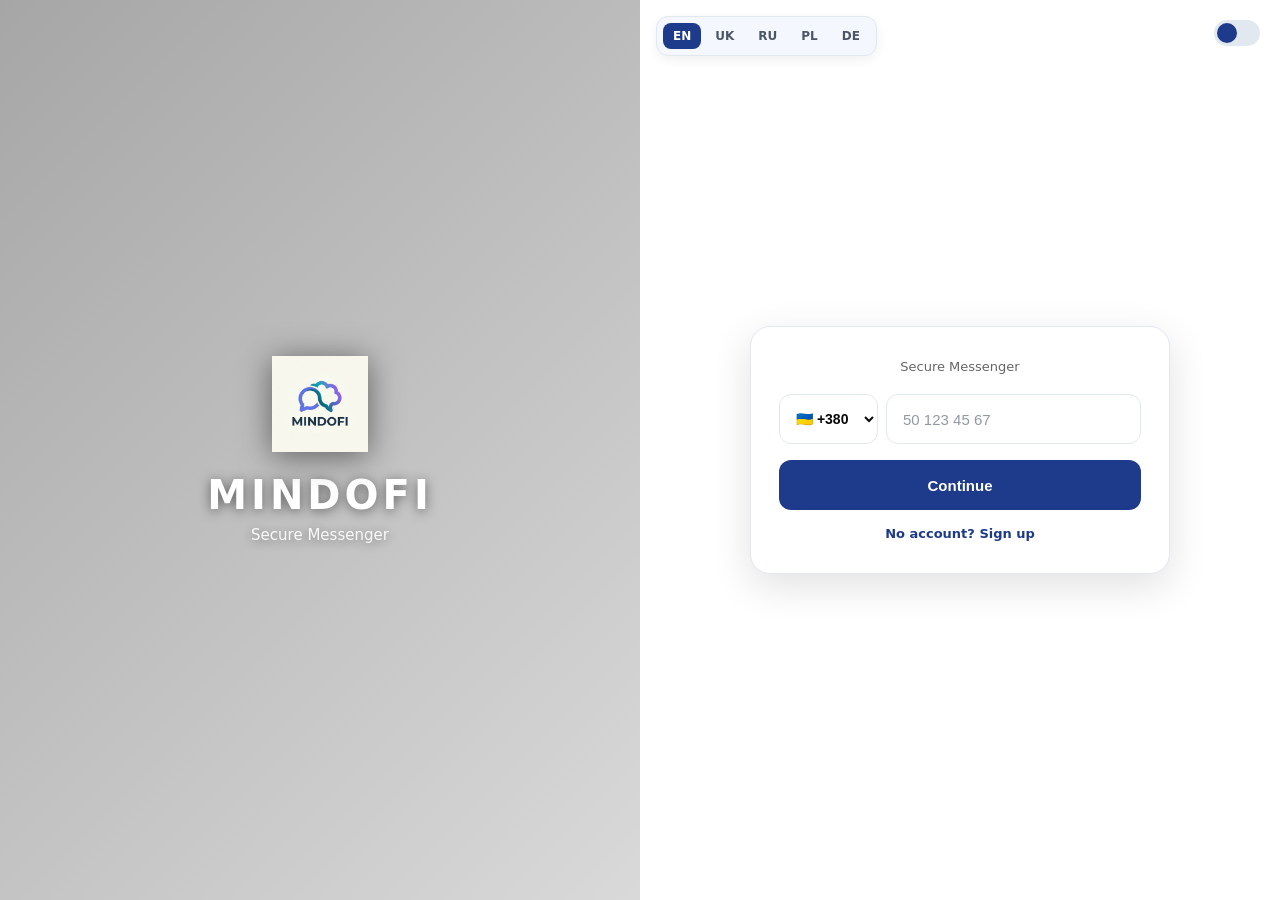
==== commit 072b2016: "Update app.html" ====
--- a/app.html
+++ b/app.html
@@ -5,306 +5,209 @@
   <meta name="viewport" content="width=device-width, initial-scale=1.0, user-scalable=no, viewport-fit=cover">
   <title>MINDOFI</title>
   <link rel="icon" type="image/png" href="logo.png">
-  <link rel="stylesheet" href="app.css?v=7">
+  <link rel="stylesheet" href="index.css?v=11">
+  <style>
+    * { box-sizing: border-box; }
+    html, body {
+      margin: 0;
+      padding: 0;
+      height: 100%;
+      font-family: system-ui, -apple-system, "Segoe UI", Roboto, sans-serif;
+    }
+
+    /* Split layout */
+    .split {
+      display: flex;
+      min-height: 100vh;
+      width: 100%;
+    }
+
+    /* LEFT — image side */
+    .split-left {
+      flex: 1 1 50%;
+      background: url("fon.png") center center / cover no-repeat;
+      position: relative;
+      display: flex;
+      align-items: center;
+      justify-content: center;
+    }
+    .split-left::after {
+      content: "";
+      position: absolute;
+      inset: 0;
+      background: linear-gradient(135deg, rgba(0,0,0,0.35), rgba(0,0,0,0.15));
+    }
+    .split-left .brand {
+      position: relative;
+      z-index: 1;
+      color: #fff;
+      text-align: center;
+      padding: 24px;
+      text-shadow: 0 2px 12px rgba(0,0,0,0.5);
+    }
+    .split-left .brand img {
+      width: 96px;
+      height: 96px;
+      object-fit: contain;
+      margin-bottom: 16px;
+      filter: drop-shadow(0 4px 16px rgba(0,0,0,0.5));
+    }
+    .split-left .brand h1 {
+      margin: 0;
+      font-size: 40px;
+      letter-spacing: 4px;
+      font-weight: 800;
+    }
+    .split-left .brand p {
+      margin: 8px 0 0;
+      opacity: 0.9;
+      font-size: 15px;
+    }
+
+    /* RIGHT — form side */
+    .split-right {
+      flex: 1 1 50%;
+      display: flex;
+      align-items: center;
+      justify-content: center;
+      padding: 24px;
+      background: var(--bg, #f4f5f7);
+      position: relative;
+    }
+
+    /* Theme toggle + lang pinned to right area top */
+    .split-right .top-controls {
+      position: absolute;
+      top: 16px;
+      right: 16px;
+      left: 16px;
+      display: flex;
+      align-items: center;
+      justify-content: space-between;
+      gap: 12px;
+      z-index: 5;
+    }
+
+    /* Card adjustments */
+    .card {
+      width: 100%;
+      max-width: 420px;
+      background: var(--card-bg, #fff);
+      border-radius: 20px;
+      padding: 32px 28px;
+      box-shadow: 0 12px 40px rgba(0,0,0,0.12);
+    }
+    .card .logo { display: none; }        /* hide logo in card – it's on image side */
+    .card .title { display: none; }       /* hide h1 in card */
+    .card .subtitle {
+      margin: 0 0 20px;
+      text-align: center;
+      color: var(--muted, #666);
+    }
+
+    /* Responsive: stack on mobile */
+    @media (max-width: 860px) {
+      .split { flex-direction: column; }
+      .split-left { min-height: 220px; flex: 0 0 auto; }
+      .split-left .brand h1 { font-size: 28px; letter-spacing: 2px; }
+      .split-left .brand img { width: 64px; height: 64px; margin-bottom: 8px; }
+      .split-right { flex: 1 1 auto; padding: 16px; }
+    }
+  </style>
 </head>
 <body>
 
-<button class="mobile-menu-btn" onclick="toggleSidebar()" aria-label="Menu">
-  <svg viewBox="0 0 24 24" fill="none" stroke="currentColor" stroke-width="2.5">
-    <line x1="3" y1="6" x2="21" y2="6"/>
-    <line x1="3" y1="12" x2="21" y2="12"/>
-    <line x1="3" y1="18" x2="21" y2="18"/>
-  </svg>
-</button>
-
-<button class="mobile-profile-btn" id="mobileProfileBtn" onclick="openSettingsModal()" aria-label="Profile">
-  <span id="mobileProfileAvatar">?</span>
-</button>
-
-<div class="sidebar-overlay" id="sidebarOverlay" onclick="toggleSidebar()"></div>
-
-<div id="app" class="app">
-
-  <aside class="sidebar" id="sidebar">
-    <div class="sidebar-header">
-      <img src="logo.png" alt="MINDOFI" class="sidebar-logo">
-      <span class="sidebar-title">MINDOFI</span>
-      <div class="sidebar-actions">
-        <button class="icon-btn" title="Theme" data-i18n-title="btn_theme" onclick="toggleTheme()">
-          <svg viewBox="0 0 24 24" fill="none" stroke="currentColor" stroke-width="2">
-            <circle cx="12" cy="12" r="5"/>
-            <path d="M12 1v2M12 21v2M4.22 4.22l1.42 1.42M18.36 18.36l1.42 1.42M1 12h2M21 12h2M4.22 19.78l1.42-1.42M18.36 5.64l1.42-1.42"/>
-          </svg>
-        </button>
+  <div class="split">
+
+    <!-- LEFT: фоновая картинка -->
+    <div class="split-left">
+      <div class="brand">
+        <img src="logo.png" alt="MINDOFI">
+        <h1>MINDOFI</h1>
+        <p data-i18n="subtitle">Secure Messenger</p>
       </div>
     </div>
 
-    <div class="search-box">
-      <svg viewBox="0 0 24 24" fill="none" stroke="currentColor" stroke-width="2">
-        <circle cx="11" cy="11" r="8"/>
-        <path d="m21 21-4.35-4.35"/>
-      </svg>
-      <input id="searchInput" placeholder="Search..." data-i18n-ph="search" oninput="filterChats(this.value)">
-    </div>
-
-    <div class="tabs">
-      <div class="tab active" data-tab="all" data-i18n="tab_all" onclick="switchTab('all')">All</div>
-      <div class="tab" data-tab="groups" data-i18n="tab_groups" onclick="switchTab('groups')">Groups</div>
-      <div class="tab" data-tab="channels" data-i18n="tab_channels" onclick="switchTab('channels')">Channels</div>
-    </div>
-
-    <div class="chat-list" id="chatList"></div>
-
-    <div class="sidebar-footer">
-      <div class="me" onclick="openSettingsModal()">
-        <div class="me-avatar" id="meAvatar">?</div>
-        <div class="me-info">
-          <div class="me-name" id="meName">—</div>
-          <div class="me-status" id="meStatus" data-i18n="status_online">Online</div>
-        </div>
+    <!-- RIGHT: логин / регистрация -->
+    <div class="split-right">
+
+      <div class="top-controls">
+        <div class="lang-switch">
+          <button data-lang="en" onclick="setLang('en')">EN</button>
+          <button data-lang="uk" onclick="setLang('uk')">UK</button>
+          <button data-lang="ru" onclick="setLang('ru')">RU</button>
+          <button data-lang="pl" onclick="setLang('pl')">PL</button>
+          <button data-lang="de" onclick="setLang('de')">DE</button>
+        </div>
+        <button class="theme-toggle" onclick="toggleTheme()" aria-label="Theme"></button>
       </div>
-      <button class="icon-btn" onclick="openSettingsModal()">
-        <svg viewBox="0 0 24 24" fill="none" stroke="currentColor" stroke-width="2">
-          <circle cx="12" cy="12" r="3"/>
-          <path d="M19.4 15a1.65 1.65 0 00.33 1.82l.06.06a2 2 0 010 2.83 2 2 0 01-2.83 0l-.06-.06a1.65 1.65 0 00-1.82-.33 1.65 1.65 0 00-1 1.51V21a2 2 0 01-4 0v-.09A1.65 1.65 0 009 19.4a1.65 1.65 0 00-1.82.33l-.06.06a2 2 0 01-2.83-2.83l.06-.06A1.65 1.65 0 004.68 15a1.65 1.65 0 00-1.51-1H3a2 2 0 010-4h.09A1.65 1.65 0 004.6 9a1.65 1.65 0 00-.33-1.82l-.06-.06a2 2 0 012.83-2.83l.06.06A1.65 1.65 0 009 4.68a1.65 1.65 0 001-1.51V3a2 2 0 014 0v.09a1.65 1.65 0 001 1.51 1.65 1.65 0 001.82-.33l.06-.06a2 2 0 012.83 2.83l-.06.06A1.65 1.65 0 0019.4 9a1.65 1.65 0 001.51 1H21a2 2 0 010 4h-.09a1.65 1.65 0 00-1.51 1z"/>
-        </svg>
-      </button>
-    </div>
-  </aside>
-
-  <main class="main" id="mainArea">
-
-    <div class="empty-state" id="emptyState">
-      <img src="logo.png" alt="MINDOFI" class="empty-logo">
-      <div class="empty-title">MINDOFI</div>
-      <div class="empty-text" data-i18n="empty_text">Select a chat on the left or create a new one</div>
-    </div>
-
-    <div class="chat" id="chatArea" style="display:none">
-      <div class="chat-header">
-        <button class="icon-btn mobile-back-btn" onclick="toggleSidebar()">
-          <svg viewBox="0 0 24 24" fill="none" stroke="currentColor" stroke-width="2.5">
-            <path d="M19 12H5M12 5l-7 7 7 7"/>
-          </svg>
-        </button>
-        <div class="chat-avatar" id="chatAvatar" onclick="openProfile()">?</div>
-        <div class="chat-info" onclick="openProfile()">
-          <div class="chat-name" id="chatName">—</div>
-          <div class="chat-status" id="chatStatus"></div>
-        </div>
-        <div class="chat-actions">
-          <button class="icon-btn" title="Audio call" data-i18n-title="btn_audio_call" onclick="initCall('audio')">
-            <svg viewBox="0 0 24 24" fill="none" stroke="currentColor" stroke-width="2">
-              <path d="M22 16.92v3a2 2 0 01-2.18 2 19.79 19.79 0 01-8.63-3.07A19.5 19.5 0 013.07 9.81 19.79 19.79 0 01.4 1.13 2 2 0 012 0h3a2 2 0 012 1.72 12.84 12.84 0 00.7 2.81 2 2 0 01-.45 2.11L6.09 7.91a16 16 0 006 6z"/>
-            </svg>
-          </button>
-          <button class="icon-btn" title="Video call" data-i18n-title="btn_video_call" onclick="initCall('video')">
-            <svg viewBox="0 0 24 24" fill="none" stroke="currentColor" stroke-width="2">
-              <polygon points="23 7 16 12 23 17 23 7"/>
-              <rect x="1" y="5" width="15" height="14" rx="2"/>
-            </svg>
-          </button>
-        </div>
-      </div>
-
-      <div class="messages" id="messages"></div>
-
-      <div class="recording-bar" id="recordingBar" style="display:none">
-        <div class="rec-dot"></div>
-        <span data-i18n="recording">Recording</span>
-        <span class="rec-timer" id="recordingTimer">0:00</span>
-        <span class="rec-hint" data-i18n="rec_hint">Release to send</span>
-      </div>
-
-      <div class="input-bar">
-        <button class="icon-btn" title="Attach file" data-i18n-title="btn_attach" onclick="document.getElementById('fileInput').click()">
-          <svg viewBox="0 0 24 24" fill="none" stroke="currentColor" stroke-width="2">
-            <path d="M21.44 11.05l-9.19 9.19a6 6 0 01-8.49-8.49l9.19-9.19a4 4 0 015.66 5.66l-9.2 9.19a2 2 0 01-2.83-2.83l8.49-8.48"/>
-          </svg>
-        </button>
-        <input type="file" id="fileInput" style="display:none" onchange="onFilePick(this)">
-
-        <button class="icon-btn" title="Hold to record" data-i18n-title="btn_voice" id="voiceBtn" type="button">
-          <svg viewBox="0 0 24 24" fill="none" stroke="currentColor" stroke-width="2">
-            <path d="M12 1a3 3 0 00-3 3v8a3 3 0 006 0V4a3 3 0 00-3-3z"/>
-            <path d="M19 10v2a7 7 0 01-14 0v-2"/>
-            <line x1="12" y1="19" x2="12" y2="23"/>
-            <line x1="8" y1="23" x2="16" y2="23"/>
-          </svg>
-        </button>
-
-        <div class="input-wrapper">
-          <textarea id="messageInput" rows="1" placeholder="Message..." data-i18n-ph="message_placeholder"></textarea>
-        </div>
-
-        <button class="icon-btn send-btn" onclick="sendMessage()">
-          <svg viewBox="0 0 24 24" fill="none" stroke="currentColor" stroke-width="2.5">
-            <line x1="22" y1="2" x2="11" y2="13"/>
-            <polygon points="22 2 15 22 11 13 2 9 22 2"/>
-          </svg>
-        </button>
+
+      <div class="card">
+        <img src="logo.png" alt="MINDOFI" class="logo">
+        <h1 class="title">MINDOFI</h1>
+        <p class="subtitle" data-i18n="subtitle">Secure Messenger</p>
+
+        <div class="error" id="errBox"></div>
+        <div class="success" id="okBox"></div>
+
+        <div class="screen active" id="screenPhone">
+          <div class="phone-row">
+            <select class="country-select" id="countrySelect">
+              <option value="380">🇺🇦 +380</option>
+              <option value="7">🇷🇺 +7</option>
+              <option value="998">🇺🇿 +998</option>
+              <option value="1">🇺🇸 +1</option>
+              <option value="44">🇬🇧 +44</option>
+              <option value="49">🇩🇪 +49</option>
+              <option value="48">🇵🇱 +48</option>
+            </select>
+            <input class="phone-input" id="phoneInput" type="tel" maxlength="15"
+                   placeholder="50 123 45 67" data-i18n-ph="phone_placeholder">
+          </div>
+          <button class="btn" id="phoneBtn" onclick="sendOtp()" data-i18n="btn_continue">Continue</button>
+          <div class="link">
+            <a id="modeLink" onclick="toggleMode()" data-i18n="link_register">No account? Sign up</a>
+          </div>
+        </div>
+
+        <div class="screen" id="screenOtp">
+          <p class="hint" id="otpHint">Code sent to +380...</p>
+          <div class="otp-row">
+            <input class="otp-input" id="o1" maxlength="1" inputmode="numeric" oninput="otpNext(this,1)" onkeydown="otpBack(event,1)">
+            <input class="otp-input" id="o2" maxlength="1" inputmode="numeric" oninput="otpNext(this,2)" onkeydown="otpBack(event,2)">
+            <input class="otp-input" id="o3" maxlength="1" inputmode="numeric" oninput="otpNext(this,3)" onkeydown="otpBack(event,3)">
+            <input class="otp-input" id="o4" maxlength="1" inputmode="numeric" oninput="otpNext(this,4)" onkeydown="otpBack(event,4)">
+            <input class="otp-input" id="o5" maxlength="1" inputmode="numeric" oninput="otpNext(this,5)" onkeydown="otpBack(event,5)">
+          </div>
+          <button class="btn" onclick="verifyOtp()" data-i18n="btn_confirm">Confirm</button>
+          <div class="link"><a onclick="goBack('phone')" data-i18n="link_back">← Back</a></div>
+        </div>
+
+        <div class="screen" id="screenName">
+          <div class="avatar-upload" id="avatarBox" onclick="document.getElementById('avatarInput').click()">
+            <div class="plus">+</div>
+            <div class="avatar-label" data-i18n="avatar_label">Photo</div>
+            <input type="file" id="avatarInput" accept="image/*" class="hidden" onchange="onAvatarPick(this)">
+          </div>
+          <div class="field">
+            <input class="text-input" id="nameInput" maxlength="40"
+                   placeholder="Your name" data-i18n-ph="name_placeholder">
+          </div>
+          <div class="field">
+            <input class="text-input" id="usernameInput" maxlength="30"
+                   placeholder="@username (optional)" data-i18n-ph="username_placeholder">
+          </div>
+          <button class="btn" onclick="doRegister()" data-i18n="btn_create_account">Create account</button>
+          <div class="link"><a onclick="goBack('phone')" data-i18n="link_back">← Back</a></div>
+        </div>
+
       </div>
     </div>
-  </main>
-</div>
-
-<!-- MODAL: PROFILE -->
-<div class="modal" id="settingsModal" style="display:none">
-  <div class="modal-content settings-modal-content">
-    <div class="modal-header">
-      <h3 data-i18n="profile">Profile</h3>
-      <button class="icon-btn" onclick="closeModal('settingsModal')">✕</button>
-    </div>
-
-    <div class="settings-avatar-section">
-      <div class="settings-avatar" id="settingsAvatar" onclick="document.getElementById('settingsAvatarInput').click()">
-        <span>?</span>
-        <div class="settings-avatar-overlay">
-          <svg viewBox="0 0 24 24" fill="none" stroke="currentColor" stroke-width="2">
-            <path d="M23 19a2 2 0 01-2 2H3a2 2 0 01-2-2V8a2 2 0 012-2h4l2-3h6l2 3h4a2 2 0 012 2z"/>
-            <circle cx="12" cy="13" r="4"/>
-          </svg>
-        </div>
-      </div>
-      <input type="file" id="settingsAvatarInput" style="display:none" accept="image/*" onchange="onSettingsAvatarPick(this)">
-      <div class="settings-hint" data-i18n="avatar_hint">Tap to change photo</div>
-    </div>
-
-    <div class="settings-field">
-      <label data-i18n="field_name">Name</label>
-      <input type="text" id="settingsName" maxlength="40" placeholder="Your name" data-i18n-ph="name_placeholder">
-    </div>
-
-    <div class="settings-field">
-      <label data-i18n="field_username">Username</label>
-      <input type="text" id="settingsUsername" maxlength="30" placeholder="username">
-    </div>
-
-    <div class="settings-field">
-      <label data-i18n="field_bio">About</label>
-      <textarea id="settingsBio" maxlength="500" rows="3" placeholder="A few words about yourself..." data-i18n-ph="bio_placeholder"></textarea>
-      <div class="settings-counter"><span id="bioCounter">0</span>/500</div>
-    </div>
-
-    <div class="settings-field">
-      <label data-i18n="field_birthday">Date of birth</label>
-      <input type="date" id="settingsBirthday" max="2013-12-31">
-    </div>
-
-    <button class="btn-primary" onclick="saveProfile()" data-i18n="btn_save">Save</button>
-
-    <div class="settings-divider"></div>
-
-    <div class="settings-section-title" data-i18n="section_language">Language</div>
-    <div class="lang-picker">
-      <button data-lang="en" onclick="setLang('en')">EN</button>
-      <button data-lang="uk" onclick="setLang('uk')">UK</button>
-      <button data-lang="ru" onclick="setLang('ru')">RU</button>
-      <button data-lang="pl" onclick="setLang('pl')">PL</button>
-      <button data-lang="de" onclick="setLang('de')">DE</button>
-    </div>
-
-    <div class="settings-divider"></div>
-
-    <div class="settings-section-title" data-i18n="section_password">Password</div>
-
-    <div class="settings-field">
-      <label data-i18n="field_current_pwd">Current password</label>
-      <input type="password" id="settingsCurrentPwd" placeholder="Empty if no password" data-i18n-ph="current_pwd_placeholder">
-    </div>
-
-    <div class="settings-field">
-      <label data-i18n="field_new_pwd">New password</label>
-      <input type="password" id="settingsNewPwd" placeholder="At least 6 characters" data-i18n-ph="new_pwd_placeholder">
-    </div>
-
-    <div class="settings-field">
-      <label data-i18n="field_repeat_pwd">Repeat new password</label>
-      <input type="password" id="settingsRepeatPwd" placeholder="Repeat" data-i18n-ph="repeat_pwd_placeholder">
-    </div>
-
-    <button class="btn-secondary" onclick="changePassword()" data-i18n="btn_change_pwd">Change password</button>
-
-    <div class="settings-divider"></div>
-
-    <div class="settings-item" onclick="toggleTheme()">
-      <span data-i18n="theme_dark">Dark theme</span>
-      <span id="themeValue">On</span>
-    </div>
-
-    <div class="settings-item" onclick="logout()" style="color:#dc2626">
-      <span data-i18n="btn_logout">Log out</span>
-    </div>
-
-    <div class="settings-footer">
-      MINDOFI v1.0 · 2026<br>
-      <a href="privacy.html" target="_blank" style="color:var(--accent);font-size:11px;margin:0 6px">Privacy</a>
-      <a href="terms.html" target="_blank" style="color:var(--accent);font-size:11px;margin:0 6px">Terms</a>
-    </div>
+
   </div>
-</div>
-
-<!-- CALL SCREEN -->
-<div class="call-screen" id="callScreen" style="display:none">
-  <video id="remoteVideo" autoplay playsinline></video>
-  <video id="localVideo" autoplay muted playsinline></video>
-
-  <div class="call-info" id="callInfo">
-    <div class="call-avatar" id="callAvatar">?</div>
-    <div class="call-name" id="callName">—</div>
-    <div class="call-status" id="callStatus">Calling...</div>
-    <div class="call-timer" id="callTimer" style="display:none">00:00</div>
-  </div>
-
-  <div class="call-controls">
-    <button class="call-btn" onclick="toggleMute()" id="muteBtn" title="Mic">
-      <svg viewBox="0 0 24 24" fill="none" stroke="currentColor" stroke-width="2">
-        <path d="M12 1a3 3 0 00-3 3v8a3 3 0 006 0V4a3 3 0 00-3-3z"/>
-        <path d="M19 10v2a7 7 0 01-14 0v-2"/>
-        <line x1="12" y1="19" x2="12" y2="23"/>
-        <line x1="8" y1="23" x2="16" y2="23"/>
-      </svg>
-    </button>
-    <button class="call-btn end" onclick="hangUp()" title="End">
-      <svg viewBox="0 0 24 24" fill="none" stroke="currentColor" stroke-width="2">
-        <path d="M10.68 13.31a16 16 0 003.41 2.6l1.27-1.27a2 2 0 012.11-.45 12.84 12.84 0 002.81.7 2 2 0 011.72 2v3a2 2 0 01-2.18 2 19.79 19.79 0 01-8.63-3.07 19.42 19.42 0 01-3.33-2.67m-2.67-3.34a19.79 19.79 0 01-3.07-8.63A2 2 0 014.11 2h3a2 2 0 012 1.72 12.84 12.84 0 00.7 2.81 2 2 0 01-.45 2.11L8.09 9.91"/>
-        <line x1="23" y1="1" x2="1" y2="23"/>
-      </svg>
-    </button>
-    <button class="call-btn" onclick="toggleCam()" id="camBtn" title="Camera">
-      <svg viewBox="0 0 24 24" fill="none" stroke="currentColor" stroke-width="2">
-        <polygon points="23 7 16 12 23 17 23 7"/>
-        <rect x="1" y="5" width="15" height="14" rx="2"/>
-      </svg>
-    </button>
-  </div>
-</div>
-
-<!-- INCOMING CALL -->
-<div class="incoming-call" id="incomingCall" style="display:none">
-  <div class="incoming-content">
-    <div class="call-avatar" id="incomingAvatar">?</div>
-    <div class="call-name" id="incomingName">—</div>
-    <div class="call-status" id="incomingType">Incoming call</div>
-    <div class="incoming-controls">
-      <button class="call-btn end" onclick="declineCall()" title="Decline">
-        <svg viewBox="0 0 24 24" fill="none" stroke="white" stroke-width="2">
-          <path d="M22 16.92v3a2 2 0 01-2.18 2 19.79 19.79 0 01-8.63-3.07A19.5 19.5 0 013.07 9.81 19.79 19.79 0 01.4 1.13 2 2 0 012 0h3a2 2 0 012 1.72 12.84 12.84 0 00.7 2.81 2 2 0 01-.45 2.11L6.09 7.91a16 16 0 006 6z"/>
-        </svg>
-      </button>
-      <button class="call-btn accept" onclick="acceptCall()" title="Accept">
-        <svg viewBox="0 0 24 24" fill="none" stroke="white" stroke-width="2">
-          <path d="M22 16.92v3a2 2 0 01-2.18 2 19.79 19.79 0 01-8.63-3.07A19.5 19.5 0 013.07 9.81 19.79 19.79 0 01.4 1.13 2 2 0 012 0h3a2 2 0 012 1.72 12.84 12.84 0 00.7 2.81 2 2 0 01-.45 2.11L6.09 7.91a16 16 0 006 6z"/>
-        </svg>
-      </button>
-    </div>
-  </div>
-</div>
-
-<div class="toast" id="toast"></div>
-
-<script src="config.js"></script>
-<script src="lang.js"></script>
-<script src="app.js?v=7"></script>
+
+  <script src="config.js"></script>
+  <script src="lang.js?v=10"></script>
+  <script src="index.js?v=10"></script>
 </body>
 </html>
--- a/index.css
+++ b/index.css
@@ -0,0 +1,357 @@
+/* ============================================================
+   MINDOFI — Login page styles
+   ============================================================ */
+
+* { box-sizing: border-box; margin: 0; padding: 0; }
+
+:root {
+  --bg: #ffffff;
+  --panel: #f5f7ff;
+  --text: #0a0a0a;
+  --text-2: #4a5568;
+  --accent: #1e3a8a;
+  --accent-hover: #172e6e;
+  --border: #e2e8f0;
+  --input-bg: #ffffff;
+  --error: #dc2626;
+  --success: #16a34a;
+  --shadow: 0 10px 40px rgba(30, 58, 138, 0.08);
+}
+
+[data-theme="dark"] {
+  --bg: #0f1734;
+  --panel: #1a2456;
+  --text: #ffffff;
+  --text-2: #a0aec0;
+  --accent: #4a5fe8;
+  --accent-hover: #6c5ce7;
+  --border: #2d3a6b;
+  --input-bg: #1a2456;
+  --shadow: 0 10px 40px rgba(0, 0, 0, 0.3);
+}
+
+body {
+  font-family: -apple-system, BlinkMacSystemFont, "Segoe UI", Roboto, sans-serif;
+  background: var(--bg);
+  color: var(--text);
+  min-height: 100vh;
+  display: flex;
+  align-items: center;
+  justify-content: center;
+  padding: 20px;
+  transition: background 0.3s, color 0.3s;
+  -webkit-font-smoothing: antialiased;
+}
+
+/* === Theme toggle === */
+.theme-toggle {
+  position: fixed;
+  top: 20px;
+  right: 20px;
+  width: 46px;
+  height: 26px;
+  border-radius: 13px;
+  border: none;
+  background: var(--border);
+  cursor: pointer;
+  transition: background 0.2s;
+  padding: 0;
+  z-index: 100;
+}
+
+.theme-toggle::after {
+  content: "";
+  position: absolute;
+  top: 3px;
+  left: 3px;
+  width: 20px;
+  height: 20px;
+  border-radius: 50%;
+  background: var(--accent);
+  transition: transform 0.2s;
+}
+
+[data-theme="dark"] .theme-toggle::after {
+  transform: translateX(20px);
+}
+
+/* === Language picker === */
+.lang-top {
+  position: fixed;
+  top: 20px;
+  left: 20px;
+  z-index: 9999;
+}
+
+.lang-switch {
+  display: flex;
+  flex-wrap: wrap;
+  gap: 4px;
+  padding: 6px;
+  background: var(--panel);
+  border: 1px solid var(--border);
+  border-radius: 12px;
+  box-shadow: 0 4px 12px rgba(0, 0, 0, 0.06);
+}
+
+.lang-switch button {
+  padding: 6px 10px;
+  border-radius: 8px;
+  border: none;
+  background: transparent;
+  color: var(--text-2);
+  font-size: 12px;
+  font-weight: 600;
+  cursor: pointer;
+  font-family: inherit;
+  transition: all 0.15s;
+}
+
+.lang-switch button:hover {
+  background: var(--input-bg);
+  color: var(--accent);
+}
+
+.lang-switch button.active {
+  background: var(--accent);
+  color: #fff;
+}
+
+/* === Card === */
+.card {
+  background: var(--panel);
+  border-radius: 24px;
+  padding: 36px 28px 32px;
+  width: 100%;
+  max-width: 380px;
+  border: 1px solid var(--border);
+  box-shadow: var(--shadow);
+}
+
+.logo {
+  display: block;
+  width: 84px;
+  height: 84px;
+  margin: 0 auto 14px;
+  object-fit: contain;
+}
+
+.title {
+  text-align: center;
+  font-size: 28px;
+  font-weight: 800;
+  color: var(--accent);
+  letter-spacing: 3px;
+  margin-bottom: 6px;
+}
+
+.subtitle {
+  text-align: center;
+  font-size: 13px;
+  color: var(--text-2);
+  margin-bottom: 26px;
+}
+
+/* === Screens === */
+.screen { display: none; }
+.screen.active { display: block; }
+
+/* === Messages === */
+.error, .success {
+  padding: 10px 14px;
+  border-radius: 10px;
+  font-size: 13px;
+  margin-bottom: 14px;
+  display: none;
+  font-weight: 500;
+  word-break: break-word;
+}
+
+.error {
+  background: rgba(220, 38, 38, 0.1);
+  color: var(--error);
+  border: 1px solid rgba(220, 38, 38, 0.2);
+}
+
+.success {
+  background: rgba(22, 163, 74, 0.1);
+  color: var(--success);
+  border: 1px solid rgba(22, 163, 74, 0.2);
+}
+
+.error.show, .success.show { display: block; }
+
+/* === Phone === */
+.phone-row {
+  display: flex;
+  gap: 8px;
+  margin-bottom: 12px;
+}
+
+.country-select {
+  height: 50px;
+  padding: 0 12px;
+  border-radius: 12px;
+  border: 1.5px solid var(--border);
+  background: var(--input-bg);
+  color: var(--text);
+  font-size: 14px;
+  font-weight: 600;
+  cursor: pointer;
+  outline: none;
+}
+
+.country-select:focus { border-color: var(--accent); }
+
+.phone-input, .text-input {
+  flex: 1;
+  height: 50px;
+  padding: 0 16px;
+  border-radius: 12px;
+  border: 1.5px solid var(--border);
+  background: var(--input-bg);
+  color: var(--text);
+  font-size: 15px;
+  outline: none;
+  width: 100%;
+  transition: border-color 0.2s;
+}
+
+.phone-input::placeholder,
+.text-input::placeholder {
+  color: var(--text-2);
+  opacity: 0.6;
+}
+
+.phone-input:focus, .text-input:focus {
+  border-color: var(--accent);
+}
+
+/* === OTP === */
+.otp-row {
+  display: flex;
+  gap: 8px;
+  justify-content: center;
+  margin-bottom: 22px;
+}
+
+.otp-input {
+  width: 52px;
+  height: 62px;
+  text-align: center;
+  font-size: 24px;
+  font-weight: 700;
+  border-radius: 12px;
+  border: 1.5px solid var(--border);
+  background: var(--input-bg);
+  color: var(--text);
+  outline: none;
+  transition: border-color 0.2s;
+}
+
+.otp-input:focus { border-color: var(--accent); }
+
+/* === Avatar === */
+.avatar-upload {
+  width: 96px;
+  height: 96px;
+  border-radius: 50%;
+  border: 2px dashed var(--accent);
+  background: var(--input-bg);
+  margin: 0 auto 18px;
+  display: flex;
+  flex-direction: column;
+  align-items: center;
+  justify-content: center;
+  cursor: pointer;
+  color: var(--accent);
+  overflow: hidden;
+  transition: background 0.2s;
+}
+
+.avatar-upload:hover { background: rgba(30, 58, 138, 0.05); }
+
+.avatar-upload img {
+  width: 100%;
+  height: 100%;
+  object-fit: cover;
+}
+
+.avatar-upload .plus {
+  font-size: 24px;
+  font-weight: 300;
+  line-height: 1;
+}
+
+.avatar-upload .avatar-label {
+  font-size: 11px;
+  margin-top: 4px;
+  font-weight: 600;
+}
+
+/* === Field === */
+.field { margin-bottom: 12px; }
+
+.hint {
+  text-align: center;
+  font-size: 13px;
+  color: var(--text-2);
+  margin-bottom: 18px;
+}
+
+/* === Button === */
+.btn {
+  width: 100%;
+  height: 50px;
+  border-radius: 12px;
+  border: none;
+  background: var(--accent);
+  color: #fff;
+  font-size: 15px;
+  font-weight: 700;
+  cursor: pointer;
+  transition: background 0.2s, transform 0.1s;
+  margin-top: 4px;
+}
+
+.btn:hover:not(:disabled) { background: var(--accent-hover); }
+.btn:active:not(:disabled) { transform: scale(0.98); }
+.btn:disabled { opacity: 0.5; cursor: wait; }
+
+/* === Link === */
+.link {
+  text-align: center;
+  margin-top: 16px;
+  font-size: 13px;
+  color: var(--text-2);
+}
+
+.link a {
+  color: var(--accent);
+  font-weight: 600;
+  cursor: pointer;
+  text-decoration: none;
+  transition: opacity 0.2s;
+}
+
+.link a:hover { opacity: 0.7; }
+
+.hidden { display: none !important; }
+
+/* === Mobile === */
+@media (max-width: 420px) {
+  .card {
+    padding: 28px 20px 24px;
+    border-radius: 20px;
+  }
+  .otp-input {
+    width: 46px;
+    height: 56px;
+    font-size: 22px;
+  }
+  .title { font-size: 24px; }
+  .logo { width: 72px; height: 72px; }
+  .lang-switch button { padding: 5px 8px; font-size: 11px; }
+  .lang-top { top: 12px; left: 12px; }
+  .theme-toggle { top: 12px; right: 12px; }
+}
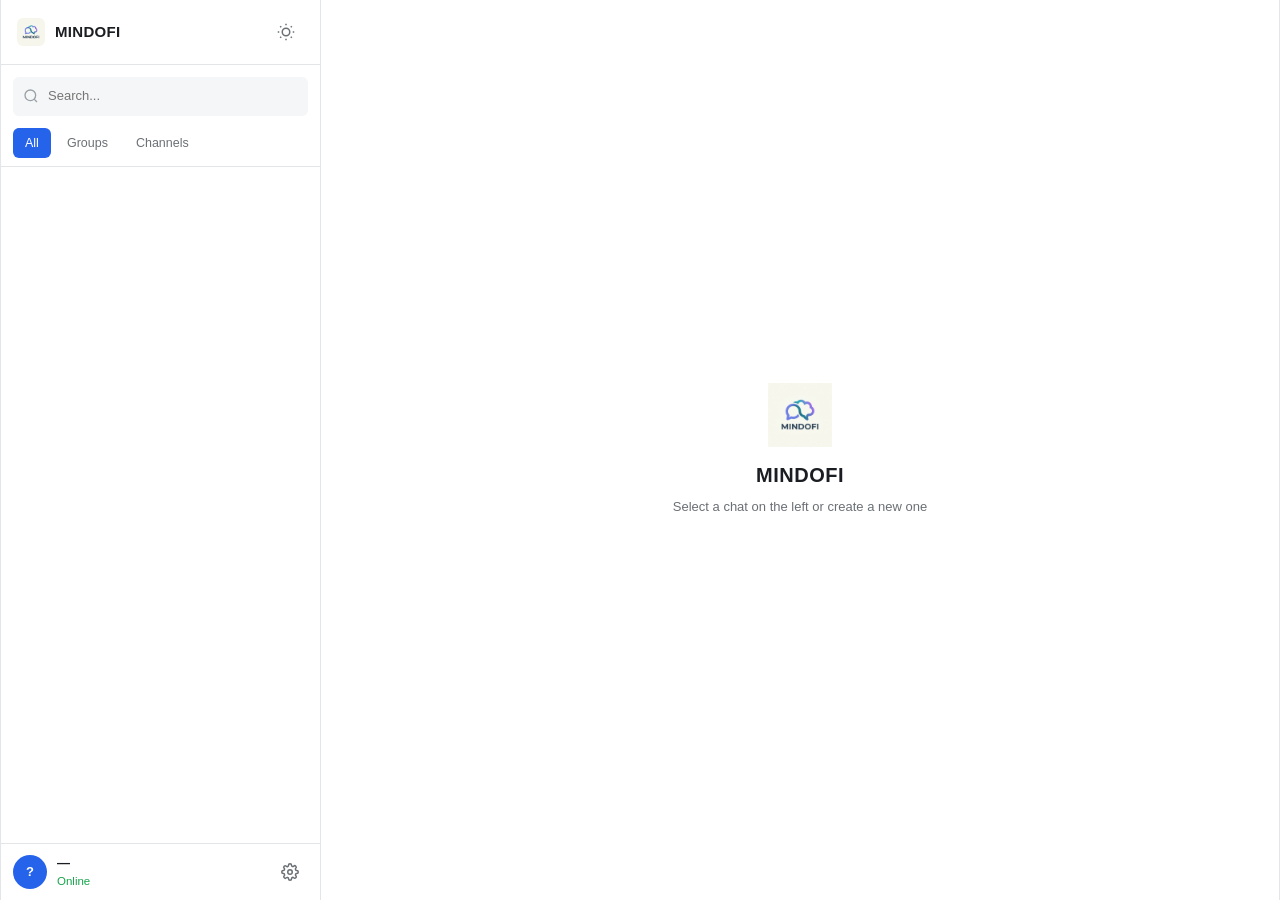
==== commit f69ff42f: "Update app.html" ====
--- a/app.html
+++ b/app.html
@@ -5,209 +5,673 @@
   <meta name="viewport" content="width=device-width, initial-scale=1.0, user-scalable=no, viewport-fit=cover">
   <title>MINDOFI</title>
   <link rel="icon" type="image/png" href="logo.png">
-  <link rel="stylesheet" href="index.css?v=11">
   <style>
-    * { box-sizing: border-box; }
-    html, body {
-      margin: 0;
-      padding: 0;
-      height: 100%;
-      font-family: system-ui, -apple-system, "Segoe UI", Roboto, sans-serif;
-    }
-
-    /* Split layout */
-    .split {
+    /* ---------- БАЗА ---------- */
+    :root {
+      --bg: #ffffff;
+      --bg-soft: #f5f6f8;
+      --bg-elev: #ffffff;
+      --border: #e3e5e8;
+      --border-strong: #d1d4d8;
+      --text: #1a1d21;
+      --text-soft: #6b7075;
+      --text-mute: #9aa0a6;
+      --accent: #2563eb;
+      --accent-hover: #1d4ed8;
+      --danger: #dc2626;
+      --ok: #16a34a;
+      --radius: 10px;
+      --radius-sm: 6px;
+      --shadow: 0 1px 2px rgba(0,0,0,.04), 0 2px 6px rgba(0,0,0,.04);
+    }
+    [data-theme="dark"] {
+      --bg: #16181b;
+      --bg-soft: #1e2023;
+      --bg-elev: #23262a;
+      --border: #2e3236;
+      --border-strong: #3a3f44;
+      --text: #e8eaed;
+      --text-soft: #a5aab0;
+      --text-mute: #6f757b;
+      --accent: #3b82f6;
+      --accent-hover: #60a5fa;
+      --danger: #ef4444;
+      --ok: #22c55e;
+      --shadow: 0 1px 2px rgba(0,0,0,.25), 0 2px 8px rgba(0,0,0,.25);
+    }
+    * { box-sizing: border-box; margin: 0; padding: 0; }
+    html, body { height: 100%; }
+    body {
+      font-family: -apple-system, BlinkMacSystemFont, "Segoe UI", Roboto, Helvetica, Arial, sans-serif;
+      background: var(--bg-soft);
+      color: var(--text);
+      font-size: 14px;
+      line-height: 1.45;
+      -webkit-font-smoothing: antialiased;
+    }
+    button { font: inherit; color: inherit; cursor: pointer; }
+    input, textarea { font: inherit; color: inherit; }
+    a { color: var(--accent); text-decoration: none; }
+    svg { display: block; }
+
+    /* ---------- КНОПКИ ---------- */
+    .icon-btn {
+      width: 36px; height: 36px;
+      display: inline-flex; align-items: center; justify-content: center;
+      background: transparent;
+      border: 1px solid transparent;
+      border-radius: var(--radius-sm);
+      color: var(--text-soft);
+      transition: background .12s, color .12s, border-color .12s;
+    }
+    .icon-btn:hover { background: var(--bg-soft); color: var(--text); }
+    .icon-btn svg { width: 18px; height: 18px; }
+
+    .btn-primary, .btn-secondary {
+      width: 100%;
+      padding: 10px 16px;
+      border-radius: var(--radius-sm);
+      border: 1px solid transparent;
+      font-weight: 600;
+      font-size: 13px;
+      transition: background .12s, border-color .12s;
+    }
+    .btn-primary { background: var(--accent); color: #fff; }
+    .btn-primary:hover { background: var(--accent-hover); }
+    .btn-secondary { background: transparent; color: var(--text); border-color: var(--border-strong); }
+    .btn-secondary:hover { background: var(--bg-soft); }
+
+    /* ---------- МОБІЛЬНІ КНОПКИ ---------- */
+    .mobile-menu-btn, .mobile-profile-btn {
+      position: fixed; top: 10px; z-index: 60;
+      width: 38px; height: 38px;
+      border-radius: var(--radius-sm);
+      background: var(--bg-elev);
+      border: 1px solid var(--border);
+      display: none; align-items: center; justify-content: center;
+      color: var(--text);
+      box-shadow: var(--shadow);
+    }
+    .mobile-menu-btn { left: 10px; }
+    .mobile-profile-btn { right: 10px; }
+    .mobile-menu-btn svg { width: 20px; height: 20px; }
+    .mobile-profile-btn span { font-weight: 600; font-size: 13px; }
+
+    /* ---------- КАРКАС ---------- */
+    .app {
       display: flex;
-      min-height: 100vh;
+      height: 100vh;
+      max-width: 1400px;
+      margin: 0 auto;
+      background: var(--bg);
+      border-left: 1px solid var(--border);
+      border-right: 1px solid var(--border);
+    }
+    .sidebar-overlay {
+      position: fixed; inset: 0;
+      background: rgba(0,0,0,.35);
+      opacity: 0; pointer-events: none;
+      transition: opacity .2s;
+      z-index: 40;
+    }
+    .sidebar-overlay.active { opacity: 1; pointer-events: auto; }
+
+    /* ---------- SIDEBAR ---------- */
+    .sidebar {
+      width: 320px;
+      flex-shrink: 0;
+      display: flex;
+      flex-direction: column;
+      background: var(--bg);
+      border-right: 1px solid var(--border);
+    }
+    .sidebar-header {
+      display: flex; align-items: center; gap: 10px;
+      padding: 14px 16px;
+      border-bottom: 1px solid var(--border);
+    }
+    .sidebar-logo { width: 28px; height: 28px; border-radius: var(--radius-sm); }
+    .sidebar-title { font-weight: 700; font-size: 15px; letter-spacing: .3px; flex: 1; }
+    .sidebar-actions { display: flex; gap: 2px; }
+
+    .search-box {
+      position: relative;
+      margin: 12px 12px 8px;
+    }
+    .search-box svg {
+      position: absolute; left: 10px; top: 50%;
+      transform: translateY(-50%);
+      width: 16px; height: 16px;
+      color: var(--text-mute);
+    }
+    .search-box input {
       width: 100%;
-    }
-
-    /* LEFT — image side */
-    .split-left {
-      flex: 1 1 50%;
-      background: url("fon.png") center center / cover no-repeat;
-      position: relative;
+      padding: 9px 12px 9px 34px;
+      background: var(--bg-soft);
+      border: 1px solid transparent;
+      border-radius: var(--radius-sm);
+      outline: none;
+      font-size: 13px;
+      transition: border-color .12s, background .12s;
+    }
+    .search-box input:focus { border-color: var(--accent); background: var(--bg); }
+
+    .tabs {
       display: flex;
-      align-items: center;
-      justify-content: center;
-    }
-    .split-left::after {
-      content: "";
-      position: absolute;
-      inset: 0;
-      background: linear-gradient(135deg, rgba(0,0,0,0.35), rgba(0,0,0,0.15));
-    }
-    .split-left .brand {
-      position: relative;
-      z-index: 1;
+      gap: 4px;
+      padding: 4px 12px 8px;
+      border-bottom: 1px solid var(--border);
+    }
+    .tab {
+      padding: 6px 12px;
+      font-size: 12.5px;
+      font-weight: 500;
+      color: var(--text-soft);
+      border-radius: var(--radius-sm);
+      cursor: pointer;
+      transition: background .12s, color .12s;
+    }
+    .tab:hover { background: var(--bg-soft); color: var(--text); }
+    .tab.active { background: var(--accent); color: #fff; }
+
+    .chat-list { flex: 1; overflow-y: auto; padding: 6px; }
+    .chat-list::-webkit-scrollbar { width: 6px; }
+    .chat-list::-webkit-scrollbar-thumb { background: var(--border-strong); border-radius: 3px; }
+
+    .sidebar-footer {
+      display: flex; align-items: center; gap: 8px;
+      padding: 10px 12px;
+      border-top: 1px solid var(--border);
+    }
+    .me { display: flex; align-items: center; gap: 10px; flex: 1; cursor: pointer; min-width: 0; }
+    .me-avatar {
+      width: 34px; height: 34px;
+      border-radius: 50%;
+      background: var(--accent);
       color: #fff;
+      display: flex; align-items: center; justify-content: center;
+      font-weight: 600; font-size: 13px;
+      flex-shrink: 0;
+    }
+    .me-info { min-width: 0; }
+    .me-name { font-weight: 600; font-size: 13px; white-space: nowrap; overflow: hidden; text-overflow: ellipsis; }
+    .me-status { font-size: 11.5px; color: var(--ok); }
+
+    /* ---------- MAIN ---------- */
+    .main {
+      flex: 1;
+      display: flex;
+      flex-direction: column;
+      min-width: 0;
+      background: var(--bg);
+    }
+
+    .empty-state {
+      flex: 1;
+      display: flex; flex-direction: column;
+      align-items: center; justify-content: center;
+      gap: 8px;
+      color: var(--text-soft);
+      padding: 24px;
       text-align: center;
-      padding: 24px;
-      text-shadow: 0 2px 12px rgba(0,0,0,0.5);
-    }
-    .split-left .brand img {
-      width: 96px;
-      height: 96px;
-      object-fit: contain;
-      margin-bottom: 16px;
-      filter: drop-shadow(0 4px 16px rgba(0,0,0,0.5));
-    }
-    .split-left .brand h1 {
-      margin: 0;
-      font-size: 40px;
-      letter-spacing: 4px;
-      font-weight: 800;
-    }
-    .split-left .brand p {
-      margin: 8px 0 0;
-      opacity: 0.9;
-      font-size: 15px;
-    }
-
-    /* RIGHT — form side */
-    .split-right {
-      flex: 1 1 50%;
-      display: flex;
-      align-items: center;
-      justify-content: center;
-      padding: 24px;
-      background: var(--bg, #f4f5f7);
-      position: relative;
-    }
-
-    /* Theme toggle + lang pinned to right area top */
-    .split-right .top-controls {
-      position: absolute;
-      top: 16px;
-      right: 16px;
-      left: 16px;
-      display: flex;
-      align-items: center;
-      justify-content: space-between;
-      gap: 12px;
-      z-index: 5;
-    }
-
-    /* Card adjustments */
-    .card {
+    }
+    .empty-logo { width: 64px; height: 64px; opacity: .9; margin-bottom: 6px; }
+    .empty-title { font-size: 20px; font-weight: 700; color: var(--text); letter-spacing: .5px; }
+    .empty-text { font-size: 13px; max-width: 260px; }
+
+    /* ---------- CHAT ---------- */
+    .chat { flex: 1; display: flex; flex-direction: column; min-height: 0; }
+
+    .chat-header {
+      display: flex; align-items: center; gap: 10px;
+      padding: 10px 14px;
+      border-bottom: 1px solid var(--border);
+      background: var(--bg);
+    }
+    .mobile-back-btn { display: none; }
+    .chat-avatar {
+      width: 38px; height: 38px;
+      border-radius: 50%;
+      background: var(--accent);
+      color: #fff;
+      display: flex; align-items: center; justify-content: center;
+      font-weight: 600; font-size: 14px;
+      cursor: pointer; flex-shrink: 0;
+    }
+    .chat-info { flex: 1; min-width: 0; cursor: pointer; }
+    .chat-name { font-weight: 600; font-size: 14px; white-space: nowrap; overflow: hidden; text-overflow: ellipsis; }
+    .chat-status { font-size: 12px; color: var(--text-soft); }
+    .chat-actions { display: flex; gap: 2px; }
+
+    .messages {
+      flex: 1;
+      overflow-y: auto;
+      padding: 16px;
+      background: var(--bg-soft);
+      display: flex; flex-direction: column;
+      gap: 6px;
+    }
+    .messages::-webkit-scrollbar { width: 6px; }
+    .messages::-webkit-scrollbar-thumb { background: var(--border-strong); border-radius: 3px; }
+
+    .recording-bar {
+      display: flex; align-items: center; gap: 10px;
+      padding: 10px 16px;
+      background: var(--bg-elev);
+      border-top: 1px solid var(--border);
+      font-size: 13px;
+      color: var(--text-soft);
+    }
+    .rec-dot {
+      width: 10px; height: 10px; border-radius: 50%;
+      background: var(--danger);
+      animation: pulse 1s infinite;
+    }
+    @keyframes pulse { 50% { opacity: .35; } }
+    .rec-timer { font-variant-numeric: tabular-nums; color: var(--text); font-weight: 600; }
+    .rec-hint { margin-left: auto; font-size: 12px; color: var(--text-mute); }
+
+    .input-bar {
+      display: flex; align-items: flex-end; gap: 6px;
+      padding: 10px 12px;
+      background: var(--bg);
+      border-top: 1px solid var(--border);
+    }
+    .input-wrapper { flex: 1; }
+    .input-wrapper textarea {
+      width: 100%;
+      padding: 9px 12px;
+      background: var(--bg-soft);
+      border: 1px solid transparent;
+      border-radius: var(--radius-sm);
+      outline: none;
+      resize: none;
+      max-height: 120px;
+      font-size: 13.5px;
+      line-height: 1.4;
+      transition: border-color .12s, background .12s;
+    }
+    .input-wrapper textarea:focus { border-color: var(--accent); background: var(--bg); }
+    .send-btn {
+      background: var(--accent); color: #fff;
+      border-radius: var(--radius-sm);
+    }
+    .send-btn:hover { background: var(--accent-hover); color: #fff; }
+
+    /* ---------- MODAL ---------- */
+    .modal {
+      position: fixed; inset: 0;
+      background: rgba(0,0,0,.45);
+      display: flex; align-items: center; justify-content: center;
+      padding: 16px; z-index: 100;
+    }
+    .modal-content {
+      background: var(--bg);
+      border: 1px solid var(--border);
+      border-radius: var(--radius);
       width: 100%;
       max-width: 420px;
-      background: var(--card-bg, #fff);
-      border-radius: 20px;
-      padding: 32px 28px;
-      box-shadow: 0 12px 40px rgba(0,0,0,0.12);
-    }
-    .card .logo { display: none; }        /* hide logo in card – it's on image side */
-    .card .title { display: none; }       /* hide h1 in card */
-    .card .subtitle {
-      margin: 0 0 20px;
+      max-height: 90vh;
+      overflow-y: auto;
+      box-shadow: 0 10px 40px rgba(0,0,0,.18);
+    }
+    .modal-header {
+      display: flex; align-items: center; justify-content: space-between;
+      padding: 14px 18px;
+      border-bottom: 1px solid var(--border);
+      position: sticky; top: 0;
+      background: var(--bg);
+      z-index: 2;
+    }
+    .modal-header h3 { font-size: 15px; font-weight: 600; }
+
+    .settings-modal-content { padding-bottom: 18px; }
+    .settings-avatar-section {
+      display: flex; flex-direction: column; align-items: center;
+      gap: 6px; padding: 18px 18px 8px;
+    }
+    .settings-avatar {
+      position: relative;
+      width: 80px; height: 80px;
+      border-radius: 50%;
+      background: var(--accent);
+      color: #fff;
+      display: flex; align-items: center; justify-content: center;
+      font-weight: 700; font-size: 26px;
+      cursor: pointer;
+      overflow: hidden;
+    }
+    .settings-avatar-overlay {
+      position: absolute; inset: 0;
+      background: rgba(0,0,0,.45);
+      display: flex; align-items: center; justify-content: center;
+      opacity: 0; transition: opacity .15s;
+    }
+    .settings-avatar:hover .settings-avatar-overlay { opacity: 1; }
+    .settings-avatar-overlay svg { width: 22px; height: 22px; color: #fff; }
+    .settings-hint { font-size: 11.5px; color: var(--text-mute); }
+
+    .settings-field { padding: 8px 18px; }
+    .settings-field label {
+      display: block;
+      font-size: 11.5px;
+      font-weight: 600;
+      color: var(--text-soft);
+      text-transform: uppercase;
+      letter-spacing: .4px;
+      margin-bottom: 5px;
+    }
+    .settings-field input, .settings-field textarea {
+      width: 100%;
+      padding: 9px 12px;
+      background: var(--bg-soft);
+      border: 1px solid var(--border);
+      border-radius: var(--radius-sm);
+      outline: none;
+      font-size: 13.5px;
+      transition: border-color .12s;
+    }
+    .settings-field input:focus, .settings-field textarea:focus { border-color: var(--accent); }
+    .settings-field textarea { resize: vertical; min-height: 64px; }
+    .settings-counter { text-align: right; font-size: 11px; color: var(--text-mute); margin-top: 3px; }
+
+    .settings-divider { height: 1px; background: var(--border); margin: 14px 18px; }
+    .settings-section-title {
+      padding: 0 18px 6px;
+      font-size: 11.5px; font-weight: 700;
+      text-transform: uppercase; letter-spacing: .6px;
+      color: var(--text-soft);
+    }
+    .lang-picker { display: flex; gap: 6px; padding: 0 18px 6px; flex-wrap: wrap; }
+    .lang-picker button {
+      padding: 6px 12px;
+      background: var(--bg-soft);
+      border: 1px solid var(--border);
+      border-radius: var(--radius-sm);
+      font-size: 12px; font-weight: 600;
+      color: var(--text-soft);
+    }
+    .lang-picker button:hover { border-color: var(--accent); color: var(--text); }
+    .lang-picker button.active { background: var(--accent); color: #fff; border-color: var(--accent); }
+
+    .settings-modal-content .btn-primary,
+    .settings-modal-content .btn-secondary { width: calc(100% - 36px); margin: 8px 18px; }
+
+    .settings-item {
+      display: flex; align-items: center; justify-content: space-between;
+      padding: 12px 18px;
+      cursor: pointer;
+      font-size: 13.5px;
+      border-top: 1px solid var(--border);
+    }
+    .settings-item:hover { background: var(--bg-soft); }
+    .settings-item span:last-child { color: var(--text-soft); font-size: 12.5px; }
+
+    .settings-footer {
       text-align: center;
-      color: var(--muted, #666);
-    }
-
-    /* Responsive: stack on mobile */
-    @media (max-width: 860px) {
-      .split { flex-direction: column; }
-      .split-left { min-height: 220px; flex: 0 0 auto; }
-      .split-left .brand h1 { font-size: 28px; letter-spacing: 2px; }
-      .split-left .brand img { width: 64px; height: 64px; margin-bottom: 8px; }
-      .split-right { flex: 1 1 auto; padding: 16px; }
+      font-size: 11px;
+      color: var(--text-mute);
+      padding: 14px 18px 4px;
+      line-height: 1.8;
+    }
+
+    /* ---------- CALLS ---------- */
+    .call-screen, .incoming-call {
+      position: fixed; inset: 0;
+      background: #0b0d10;
+      color: #fff;
+      z-index: 200;
+      display: flex; flex-direction: column;
+      align-items: center; justify-content: space-between;
+      padding: 32px;
+    }
+    #remoteVideo {
+      position: absolute; inset: 0;
+      width: 100%; height: 100%;
+      object-fit: cover;
+      background: #0b0d10;
+    }
+    #localVideo {
+      position: absolute; top: 16px; right: 16px;
+      width: 120px; height: 160px;
+      object-fit: cover;
+      border-radius: var(--radius);
+      border: 1px solid rgba(255,255,255,.15);
+      background: #1a1d21;
+      z-index: 3;
+    }
+    .call-info {
+      position: relative; z-index: 2;
+      display: flex; flex-direction: column; align-items: center;
+      gap: 8px; margin-top: 40px;
+    }
+    .call-avatar {
+      width: 96px; height: 96px;
+      border-radius: 50%;
+      background: var(--accent);
+      display: flex; align-items: center; justify-content: center;
+      font-weight: 700; font-size: 32px;
+    }
+    .call-name { font-size: 20px; font-weight: 600; }
+    .call-status { font-size: 13px; color: rgba(255,255,255,.7); }
+    .call-timer { font-variant-numeric: tabular-nums; font-size: 14px; color: rgba(255,255,255,.85); }
+
+    .call-controls {
+      position: relative; z-index: 2;
+      display: flex; gap: 18px;
+      margin-bottom: 16px;
+    }
+    .call-btn {
+      width: 56px; height: 56px;
+      border-radius: 50%;
+      background: rgba(255,255,255,.12);
+      border: 1px solid rgba(255,255,255,.15);
+      color: #fff;
+      display: flex; align-items: center; justify-content: center;
+      transition: background .12s;
+    }
+    .call-btn:hover { background: rgba(255,255,255,.2); }
+    .call-btn svg { width: 22px; height: 22px; }
+    .call-btn.end { background: var(--danger); border-color: var(--danger); }
+    .call-btn.end:hover { background: #b91c1c; }
+    .call-btn.accept { background: var(--ok); border-color: var(--ok); }
+    .call-btn.accept:hover { background: #15803d; }
+
+    .incoming-content {
+      display: flex; flex-direction: column; align-items: center;
+      gap: 10px;
+      margin: auto 0;
+    }
+    .incoming-controls { display: flex; gap: 24px; margin-top: 24px; }
+
+    /* ---------- TOAST ---------- */
+    .toast {
+      position: fixed; bottom: 24px; left: 50%;
+      transform: translate(-50%, 20px);
+      background: var(--text);
+      color: var(--bg);
+      padding: 10px 18px;
+      border-radius: var(--radius-sm);
+      font-size: 13px;
+      opacity: 0; pointer-events: none;
+      transition: opacity .2s, transform .2s;
+      z-index: 300;
+      max-width: 90vw;
+    }
+    .toast.show { opacity: 1; transform: translate(-50%, 0); }
+
+    /* ---------- МОБІЛЬНЕ ---------- */
+    @media (max-width: 720px) {
+      .mobile-menu-btn, .mobile-profile-btn { display: flex; }
+      .app { border: none; }
+      .sidebar {
+        position: fixed; top: 0; left: 0; bottom: 0;
+        width: 84%; max-width: 320px;
+        transform: translateX(-100%);
+        transition: transform .22s ease;
+        z-index: 50;
+        border-right: 1px solid var(--border);
+      }
+      .sidebar.open { transform: translateX(0); }
+      .sidebar-header { padding-top: 56px; }
+      .main { padding-top: 0; }
+      .chat-header { padding-top: 56px; padding-left: 56px; padding-right: 56px; }
+      .mobile-back-btn { display: inline-flex; position: absolute; left: 10px; top: 56px; }
+      .empty-state { padding-top: 80px; }
+    }
+    @media (max-width: 420px) {
+      .sidebar { width: 92%; }
     }
   </style>
 </head>
 <body>
 
-  <div class="split">
-
-    <!-- LEFT: фоновая картинка -->
-    <div class="split-left">
-      <div class="brand">
-        <img src="logo.png" alt="MINDOFI">
-        <h1>MINDOFI</h1>
-        <p data-i18n="subtitle">Secure Messenger</p>
+<button class="mobile-menu-btn" onclick="toggleSidebar()" aria-label="Menu">
+  <svg viewBox="0 0 24 24" fill="none" stroke="currentColor" stroke-width="2.2">
+    <line x1="3" y1="6" x2="21" y2="6"/>
+    <line x1="3" y1="12" x2="21" y2="12"/>
+    <line x1="3" y1="18" x2="21" y2="18"/>
+  </svg>
+</button>
+
+<button class="mobile-profile-btn" id="mobileProfileBtn" onclick="openSettingsModal()" aria-label="Profile">
+  <span id="mobileProfileAvatar">?</span>
+</button>
+
+<div class="sidebar-overlay" id="sidebarOverlay" onclick="toggleSidebar()"></div>
+
+<div id="app" class="app">
+
+  <aside class="sidebar" id="sidebar">
+    <div class="sidebar-header">
+      <img src="logo.png" alt="MINDOFI" class="sidebar-logo">
+      <span class="sidebar-title">MINDOFI</span>
+      <div class="sidebar-actions">
+        <button class="icon-btn" title="Theme" data-i18n-title="btn_theme" onclick="toggleTheme()">
+          <svg viewBox="0 0 24 24" fill="none" stroke="currentColor" stroke-width="2">
+            <circle cx="12" cy="12" r="5"/>
+            <path d="M12 1v2M12 21v2M4.22 4.22l1.42 1.42M18.36 18.36l1.42 1.42M1 12h2M21 12h2M4.22 19.78l1.42-1.42M18.36 5.64l1.42-1.42"/>
+          </svg>
+        </button>
       </div>
     </div>
 
-    <!-- RIGHT: логин / регистрация -->
-    <div class="split-right">
-
-      <div class="top-controls">
-        <div class="lang-switch">
-          <button data-lang="en" onclick="setLang('en')">EN</button>
-          <button data-lang="uk" onclick="setLang('uk')">UK</button>
-          <button data-lang="ru" onclick="setLang('ru')">RU</button>
-          <button data-lang="pl" onclick="setLang('pl')">PL</button>
-          <button data-lang="de" onclick="setLang('de')">DE</button>
+    <div class="search-box">
+      <svg viewBox="0 0 24 24" fill="none" stroke="currentColor" stroke-width="2">
+        <circle cx="11" cy="11" r="8"/>
+        <path d="m21 21-4.35-4.35"/>
+      </svg>
+      <input id="searchInput" placeholder="Search..." data-i18n-ph="search" oninput="filterChats(this.value)">
+    </div>
+
+    <div class="tabs">
+      <div class="tab active" data-tab="all" data-i18n="tab_all" onclick="switchTab('all')">All</div>
+      <div class="tab" data-tab="groups" data-i18n="tab_groups" onclick="switchTab('groups')">Groups</div>
+      <div class="tab" data-tab="channels" data-i18n="tab_channels" onclick="switchTab('channels')">Channels</div>
+    </div>
+
+    <div class="chat-list" id="chatList"></div>
+
+    <div class="sidebar-footer">
+      <div class="me" onclick="openSettingsModal()">
+        <div class="me-avatar" id="meAvatar">?</div>
+        <div class="me-info">
+          <div class="me-name" id="meName">—</div>
+          <div class="me-status" id="meStatus" data-i18n="status_online">Online</div>
         </div>
-        <button class="theme-toggle" onclick="toggleTheme()" aria-label="Theme"></button>
       </div>
-
-      <div class="card">
-        <img src="logo.png" alt="MINDOFI" class="logo">
-        <h1 class="title">MINDOFI</h1>
-        <p class="subtitle" data-i18n="subtitle">Secure Messenger</p>
-
-        <div class="error" id="errBox"></div>
-        <div class="success" id="okBox"></div>
-
-        <div class="screen active" id="screenPhone">
-          <div class="phone-row">
-            <select class="country-select" id="countrySelect">
-              <option value="380">🇺🇦 +380</option>
-              <option value="7">🇷🇺 +7</option>
-              <option value="998">🇺🇿 +998</option>
-              <option value="1">🇺🇸 +1</option>
-              <option value="44">🇬🇧 +44</option>
-              <option value="49">🇩🇪 +49</option>
-              <option value="48">🇵🇱 +48</option>
-            </select>
-            <input class="phone-input" id="phoneInput" type="tel" maxlength="15"
-                   placeholder="50 123 45 67" data-i18n-ph="phone_placeholder">
-          </div>
-          <button class="btn" id="phoneBtn" onclick="sendOtp()" data-i18n="btn_continue">Continue</button>
-          <div class="link">
-            <a id="modeLink" onclick="toggleMode()" data-i18n="link_register">No account? Sign up</a>
-          </div>
+      <button class="icon-btn" onclick="openSettingsModal()">
+        <svg viewBox="0 0 24 24" fill="none" stroke="currentColor" stroke-width="2">
+          <circle cx="12" cy="12" r="3"/>
+          <path d="M19.4 15a1.65 1.65 0 00.33 1.82l.06.06a2 2 0 010 2.83 2 2 0 01-2.83 0l-.06-.06a1.65 1.65 0 00-1.82-.33 1.65 1.65 0 00-1 1.51V21a2 2 0 01-4 0v-.09A1.65 1.65 0 009 19.4a1.65 1.65 0 00-1.82.33l-.06.06a2 2 0 01-2.83-2.83l.06-.06A1.65 1.65 0 004.68 15a1.65 1.65 0 00-1.51-1H3a2 2 0 010-4h.09A1.65 1.65 0 004.6 9a1.65 1.65 0 00-.33-1.82l-.06-.06a2 2 0 012.83-2.83l.06.06A1.65 1.65 0 009 4.68a1.65 1.65 0 001-1.51V3a2 2 0 014 0v.09a1.65 1.65 0 001 1.51 1.65 1.65 0 001.82-.33l.06-.06a2 2 0 012.83 2.83l-.06.06A1.65 1.65 0 0019.4 9a1.65 1.65 0 001.51 1H21a2 2 0 010 4h-.09a1.65 1.65 0 00-1.51 1z"/>
+        </svg>
+      </button>
+    </div>
+  </aside>
+
+  <main class="main" id="mainArea">
+
+    <div class="empty-state" id="emptyState">
+      <img src="logo.png" alt="MINDOFI" class="empty-logo">
+      <div class="empty-title">MINDOFI</div>
+      <div class="empty-text" data-i18n="empty_text">Select a chat on the left or create a new one</div>
+    </div>
+
+    <div class="chat" id="chatArea" style="display:none">
+      <div class="chat-header">
+        <button class="icon-btn mobile-back-btn" onclick="toggleSidebar()">
+          <svg viewBox="0 0 24 24" fill="none" stroke="currentColor" stroke-width="2.2">
+            <path d="M19 12H5M12 5l-7 7 7 7"/>
+          </svg>
+        </button>
+        <div class="chat-avatar" id="chatAvatar" onclick="openProfile()">?</div>
+        <div class="chat-info" onclick="openProfile()">
+          <div class="chat-name" id="chatName">—</div>
+          <div class="chat-status" id="chatStatus"></div>
         </div>
-
-        <div class="screen" id="screenOtp">
-          <p class="hint" id="otpHint">Code sent to +380...</p>
-          <div class="otp-row">
-            <input class="otp-input" id="o1" maxlength="1" inputmode="numeric" oninput="otpNext(this,1)" onkeydown="otpBack(event,1)">
-            <input class="otp-input" id="o2" maxlength="1" inputmode="numeric" oninput="otpNext(this,2)" onkeydown="otpBack(event,2)">
-            <input class="otp-input" id="o3" maxlength="1" inputmode="numeric" oninput="otpNext(this,3)" onkeydown="otpBack(event,3)">
-            <input class="otp-input" id="o4" maxlength="1" inputmode="numeric" oninput="otpNext(this,4)" onkeydown="otpBack(event,4)">
-            <input class="otp-input" id="o5" maxlength="1" inputmode="numeric" oninput="otpNext(this,5)" onkeydown="otpBack(event,5)">
-          </div>
-          <button class="btn" onclick="verifyOtp()" data-i18n="btn_confirm">Confirm</button>
-          <div class="link"><a onclick="goBack('phone')" data-i18n="link_back">← Back</a></div>
+        <div class="chat-actions">
+          <button class="icon-btn" title="Audio call" data-i18n-title="btn_audio_call" onclick="initCall('audio')">
+            <svg viewBox="0 0 24 24" fill="none" stroke="currentColor" stroke-width="2">
+              <path d="M22 16.92v3a2 2 0 01-2.18 2 19.79 19.79 0 01-8.63-3.07A19.5 19.5 0 013.07 9.81 19.79 19.79 0 01.4 1.13 2 2 0 012 0h3a2 2 0 012 1.72 12.84 12.84 0 00.7 2.81 2 2 0 01-.45 2.11L6.09 7.91a16 16 0 006 6z"/>
+            </svg>
+          </button>
+          <button class="icon-btn" title="Video call" data-i18n-title="btn_video_call" onclick="initCall('video')">
+            <svg viewBox="0 0 24 24" fill="none" stroke="currentColor" stroke-width="2">
+              <polygon points="23 7 16 12 23 17 23 7"/>
+              <rect x="1" y="5" width="15" height="14" rx="2"/>
+            </svg>
+          </button>
         </div>
-
-        <div class="screen" id="screenName">
-          <div class="avatar-upload" id="avatarBox" onclick="document.getElementById('avatarInput').click()">
-            <div class="plus">+</div>
-            <div class="avatar-label" data-i18n="avatar_label">Photo</div>
-            <input type="file" id="avatarInput" accept="image/*" class="hidden" onchange="onAvatarPick(this)">
-          </div>
-          <div class="field">
-            <input class="text-input" id="nameInput" maxlength="40"
-                   placeholder="Your name" data-i18n-ph="name_placeholder">
-          </div>
-          <div class="field">
-            <input class="text-input" id="usernameInput" maxlength="30"
-                   placeholder="@username (optional)" data-i18n-ph="username_placeholder">
-          </div>
-          <button class="btn" onclick="doRegister()" data-i18n="btn_create_account">Create account</button>
-          <div class="link"><a onclick="goBack('phone')" data-i18n="link_back">← Back</a></div>
+      </div>
+
+      <div class="messages" id="messages"></div>
+
+      <div class="recording-bar" id="recordingBar" style="display:none">
+        <div class="rec-dot"></div>
+        <span data-i18n="recording">Recording</span>
+        <span class="rec-timer" id="recordingTimer">0:00</span>
+        <span class="rec-hint" data-i18n="rec_hint">Release to send</span>
+      </div>
+
+      <div class="input-bar">
+        <button class="icon-btn" title="Attach file" data-i18n-title="btn_attach" onclick="document.getElementById('fileInput').click()">
+          <svg viewBox="0 0 24 24" fill="none" stroke="currentColor" stroke-width="2">
+            <path d="M21.44 11.05l-9.19 9.19a6 6 0 01-8.49-8.49l9.19-9.19a4 4 0 015.66 5.66l-9.2 9.19a2 2 0 01-2.83-2.83l8.49-8.48"/>
+          </svg>
+        </button>
+        <input type="file" id="fileInput" style="display:none" onchange="onFilePick(this)">
+
+        <button class="icon-btn" title="Hold to record" data-i18n-title="btn_voice" id="voiceBtn" type="button">
+          <svg viewBox="0 0 24 24" fill="none" stroke="currentColor" stroke-width="2">
+            <path d="M12 1a3 3 0 00-3 3v8a3 3 0 006 0V4a3 3 0 00-3-3z"/>
+            <path d="M19 10v2a7 7 0 01-14 0v-2"/>
+            <line x1="12" y1="19" x2="12" y2="23"/>
+            <line x1="8" y1="23" x2="16" y2="23"/>
+          </svg>
+        </button>
+
+        <div class="input-wrapper">
+          <textarea id="messageInput" rows="1" placeholder="Message..." data-i18n-ph="message_placeholder"></textarea>
         </div>
 
+        <button class="icon-btn send-btn" onclick="sendMessage()">
+          <svg viewBox="0 0 24 24" fill="none" stroke="currentColor" stroke-width="2.2">
+            <line x1="22" y1="2" x2="11" y2="13"/>
+            <polygon points="22 2 15 22 11 13 2 9 22 2"/>
+          </svg>
+        </button>
       </div>
     </div>
-
-  </div>
-
-  <script src="config.js"></script>
-  <script src="lang.js?v=10"></script>
-  <script src="index.js?v=10"></script>
-</body>
-</html>+  </main>
+</div>
+
+<!-- MODAL: PROFILE -->
+<div class="modal" id="settingsModal" style="display:none">
+  <div class="modal-content settings-modal-content">
+    <div class="modal-header">
+      <h3 data-i18n="profile">Profile</h3>
+      <button class="icon-btn" onclick="closeModal('settingsModal')">✕</button>
+    </div>
+
+    <div class="settings-avatar-section">
+      <div class="settings-avatar"
